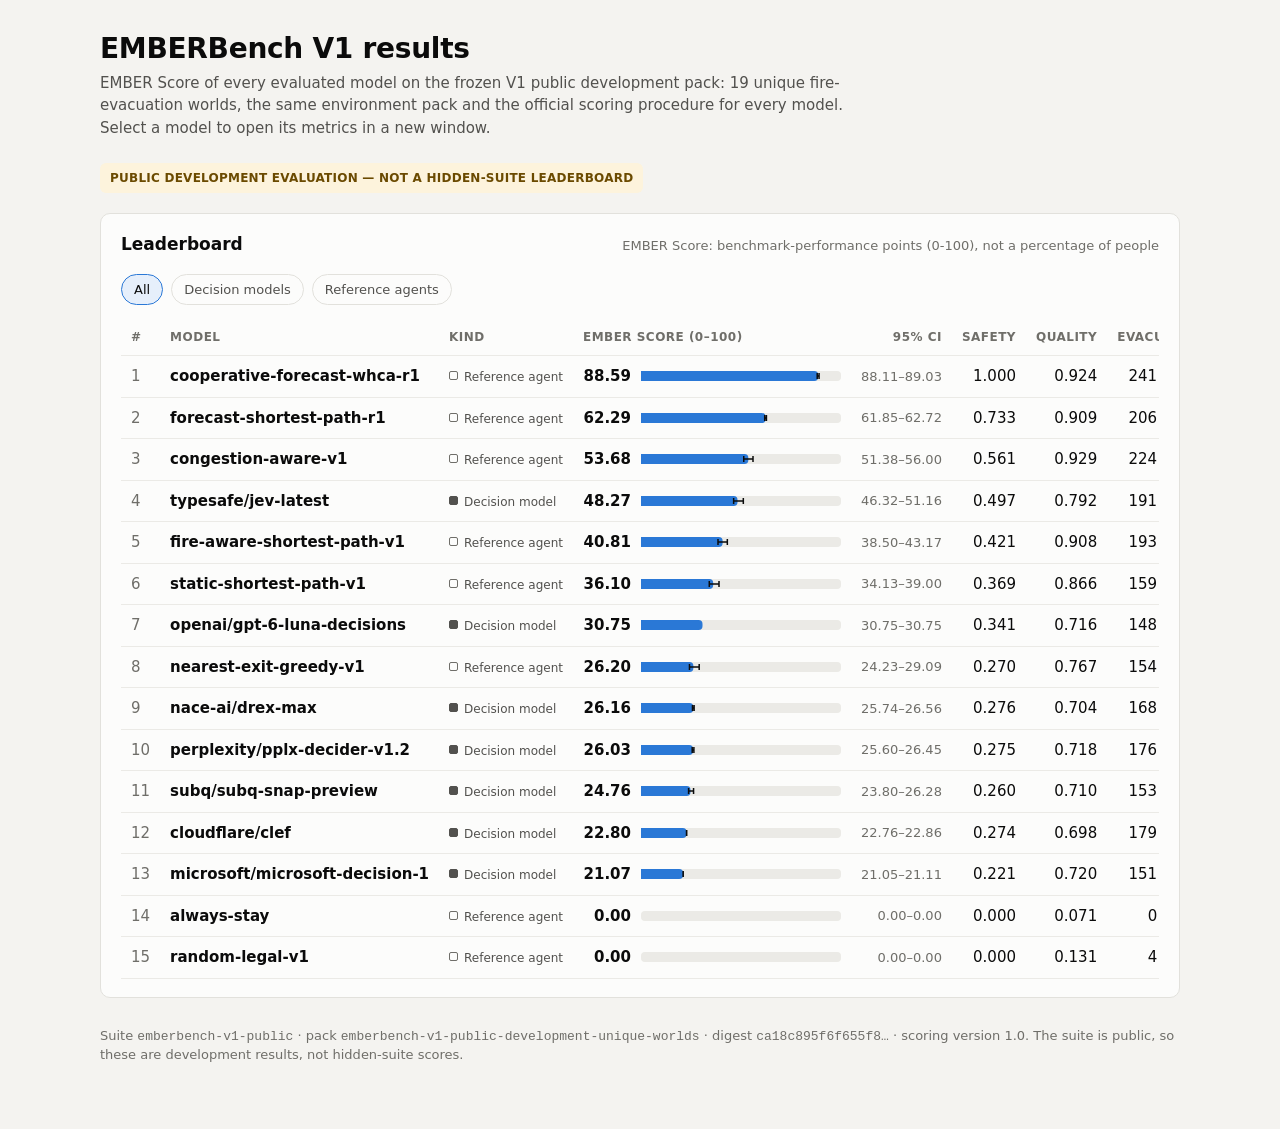
==== docs/site/index.html @ 42f1fe33 "Add a remote-model runner and a public results website Remote-model runner (tools/experiments/remote" ====
<!doctype html>
<html lang="en">
<head>
  <meta charset="utf-8">
  <meta name="viewport" content="width=device-width, initial-scale=1">
  <title>EMBERBench V1 — Results</title>
  <meta name="description" content="EMBER Scores of decision models and reference agents on the EMBERBench V1 public development pack.">
  <link rel="stylesheet" href="style.css">
</head>
<body>
<main>
  <h1>EMBERBench V1 results</h1>
  <p class="sub">EMBER Score of every evaluated model on the frozen V1 public development pack: 19 unique fire-evacuation
    worlds, the same environment pack and the official scoring procedure for every model. Select a model to open its
    metrics in a new window.</p>
  <div class="banner" id="label"></div>

  <section class="card">
    <div class="card-head">
      <h2>Leaderboard</h2>
      <span class="muted" id="unit"></span>
    </div>
    <div class="filters" role="group" aria-label="Filter models">
      <button class="chip" data-kind="all" aria-pressed="true">All</button>
      <button class="chip" data-kind="Decision model" aria-pressed="false">Decision models</button>
      <button class="chip" data-kind="Reference agent" aria-pressed="false">Reference agents</button>
    </div>
    <div class="table-wrap"><table>
      <thead>
        <tr>
          <th class="rank">#</th>
          <th>Model</th>
          <th>Kind</th>
          <th class="score-cell">EMBER Score (0–100)</th>
          <th class="num">95% CI</th>
          <th class="num">Safety</th>
          <th class="num">Quality</th>
          <th class="num">Evacuated</th>
          <th class="num">Avoidable deaths</th>
        </tr>
      </thead>
      <tbody id="rows"><tr><td colspan="9" class="muted">Loading results…</td></tr></tbody>
    </table></div>
  </section>

  <footer class="muted" id="footer"></footer>
</main>
<script type="module" src="index.js"></script>
</body>
</html>
---- docs/site/style.css ----
:root {
  color-scheme: light;
  --surface-0: #f4f3f0;
  --surface-1: #fcfcfb;
  --border: #e2e1dc;
  --grid: #ebeae6;
  --text-primary: #0b0b0b;
  --text-secondary: #52514e;
  --text-muted: #6f6e69;
  --series-1: #2a78d6;
  --series-2: #eb6834;
  --series-3: #1baf7a;
  --track: #ebeae6;
  --accent-soft: #e6effb;
  --warn-bg: #fdf3dc;
  --warn-text: #6b4a00;
}

@media (prefers-color-scheme: dark) {
  :root {
    color-scheme: dark;
    --surface-0: #121211;
    --surface-1: #1a1a19;
    --border: #2e2e2c;
    --grid: #2a2a28;
    --text-primary: #f0efec;
    --text-secondary: #c3c2b7;
    --text-muted: #9a998f;
    --series-1: #3987e5;
    --series-2: #d95926;
    --series-3: #199e70;
    --track: #2a2a28;
    --accent-soft: #1c2a3d;
    --warn-bg: #2f2612;
    --warn-text: #f3d48a;
  }
}

* { box-sizing: border-box; }

body {
  margin: 0;
  background: var(--surface-0);
  color: var(--text-primary);
  font: 15px/1.5 system-ui, -apple-system, "Segoe UI", Roboto, sans-serif;
}

main { max-width: 1120px; margin: 0 auto; padding: 32px 20px 64px; }

h1 { font-size: 28px; line-height: 1.2; margin: 0 0 6px; letter-spacing: -0.01em; }
h2 { font-size: 17px; margin: 0 0 4px; }
p { margin: 0 0 12px; }
a { color: var(--series-1); }
code { font: 13px ui-monospace, "Cascadia Code", Consolas, monospace; }

.sub { color: var(--text-secondary); max-width: 760px; }
.muted { color: var(--text-muted); font-size: 13px; }

.banner {
  display: inline-block;
  margin: 12px 0 20px;
  padding: 6px 10px;
  border-radius: 6px;
  background: var(--warn-bg);
  color: var(--warn-text);
  font-size: 12px;
  font-weight: 600;
  letter-spacing: 0.02em;
}

.card {
  background: var(--surface-1);
  border: 1px solid var(--border);
  border-radius: 10px;
  padding: 18px 20px;
  margin-bottom: 18px;
}

.card-head { display: flex; justify-content: space-between; align-items: baseline; gap: 12px; flex-wrap: wrap; margin-bottom: 12px; }

/* filters */
.filters { display: flex; gap: 8px; margin-bottom: 14px; flex-wrap: wrap; }
.chip {
  border: 1px solid var(--border);
  background: var(--surface-1);
  color: var(--text-secondary);
  border-radius: 999px;
  padding: 5px 12px;
  font: inherit;
  font-size: 13px;
  cursor: pointer;
}
.chip[aria-pressed="true"] { background: var(--accent-soft); color: var(--text-primary); border-color: var(--series-1); }

/* leaderboard */
table { width: 100%; border-collapse: collapse; }
th, td { text-align: left; padding: 9px 10px; border-bottom: 1px solid var(--grid); vertical-align: middle; }
th { white-space: nowrap; font-size: 12px; font-weight: 600; color: var(--text-muted); text-transform: uppercase; letter-spacing: 0.04em; }
td.num, th.num { text-align: right; font-variant-numeric: tabular-nums; white-space: nowrap; }
tbody tr.row { cursor: pointer; }
tbody tr.row:hover, tbody tr.row:focus-within { background: var(--accent-soft); }
.rank { color: var(--text-muted); width: 36px; }
.model-link { color: var(--text-primary); font-weight: 600; text-decoration: none; white-space: nowrap; }
.model-link:hover { text-decoration: underline; }
.kind { font-size: 12px; color: var(--text-secondary); white-space: nowrap; }
.kind::before { content: ""; display: inline-block; width: 7px; height: 7px; border-radius: 2px; margin-right: 6px; border: 1.5px solid var(--text-muted); vertical-align: 1px; }
.kind.decision::before { background: var(--text-secondary); border-color: var(--text-secondary); }
.score-cell { width: 30%; min-width: 180px; }
.score-wrap { display: flex; align-items: center; gap: 10px; }
.score-wrap svg { flex: 1; height: 18px; }
.score-val { font-weight: 600; font-variant-numeric: tabular-nums; width: 48px; text-align: right; }

/* model page */
.tiles { display: grid; grid-template-columns: repeat(auto-fill, minmax(160px, 1fr)); gap: 12px; margin-bottom: 18px; }
.tile { background: var(--surface-1); border: 1px solid var(--border); border-radius: 10px; padding: 14px 16px; }
.tile .label { font-size: 12px; color: var(--text-muted); text-transform: uppercase; letter-spacing: 0.04em; }
.tile .value { font-size: 26px; font-weight: 650; font-variant-numeric: tabular-nums; line-height: 1.25; }
.tile .note { font-size: 12px; color: var(--text-secondary); }
.tile.hero .value { font-size: 34px; }

.grid2 { display: grid; grid-template-columns: 1fr 1fr; gap: 18px; }
.grid2 .card { margin-bottom: 0; }
@media (max-width: 860px) { .grid2 { grid-template-columns: 1fr; } }
.stack { display: grid; gap: 18px; margin-bottom: 18px; }

.chart svg { display: block; width: 100%; height: auto; overflow: visible; }
.chart text { fill: var(--text-secondary); font-size: 12px; font-family: inherit; }
.chart text.value { fill: var(--text-primary); font-variant-numeric: tabular-nums; }
.chart .gridline { stroke: var(--grid); stroke-width: 1; }
.track { fill: var(--track); }
.bar { fill: var(--series-1); }
.chart .hit { fill: transparent; }
.chart .hit:hover + .bar, .chart g.mark:hover .bar { opacity: 0.8; }

.legend { display: flex; gap: 16px; flex-wrap: wrap; margin-top: 10px; font-size: 13px; color: var(--text-secondary); }
.legend span::before { content: ""; display: inline-block; width: 10px; height: 10px; border-radius: 3px; margin-right: 6px; vertical-align: -1px; background: var(--c); }

details { margin-top: 10px; }
summary { cursor: pointer; font-size: 13px; color: var(--text-muted); }
details table { margin-top: 8px; font-size: 13px; }
details td, details th { padding: 5px 8px; }

#tip {
  position: fixed;
  pointer-events: none;
  z-index: 10;
  background: var(--text-primary);
  color: var(--surface-1);
  font-size: 12px;
  line-height: 1.4;
  padding: 6px 9px;
  border-radius: 6px;
  max-width: 280px;
  opacity: 0;
  transition: opacity 80ms;
}
#tip.on { opacity: 1; }

footer { margin-top: 28px; }

.table-wrap { overflow-x: auto; }
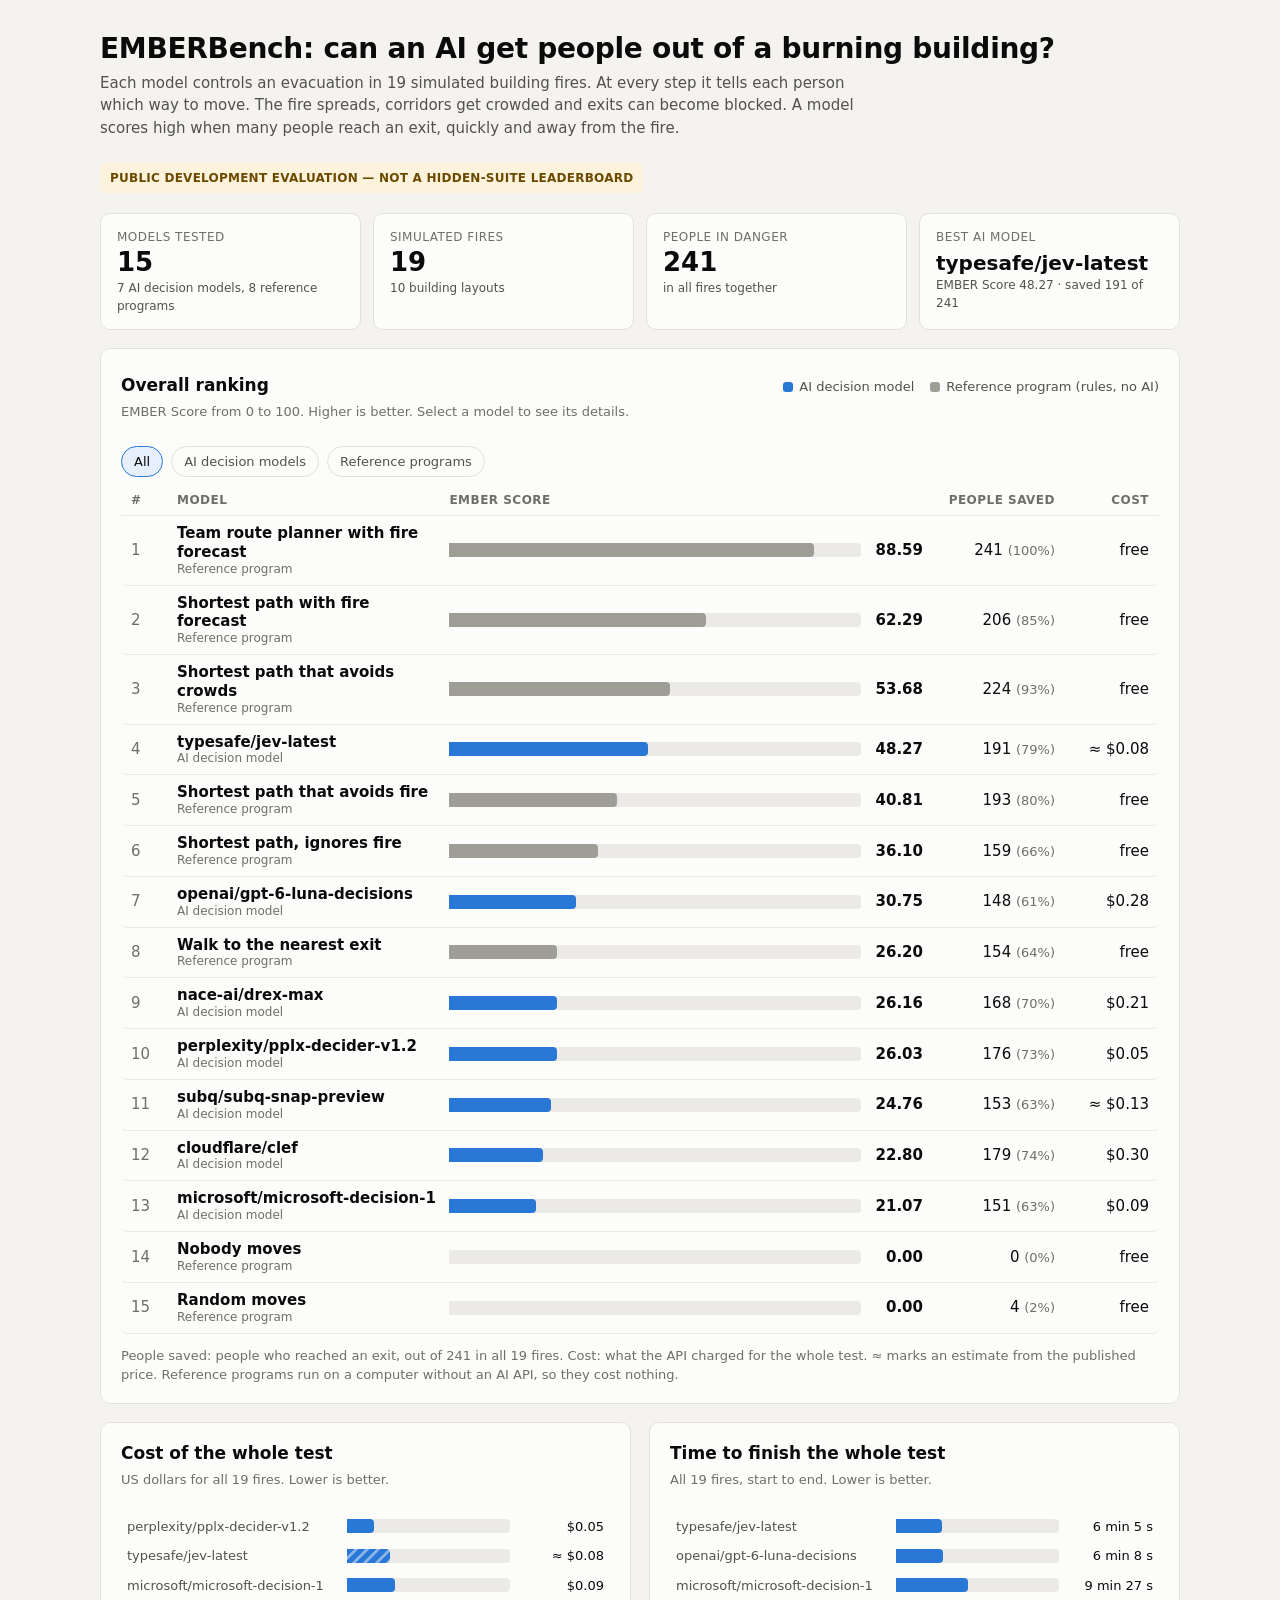
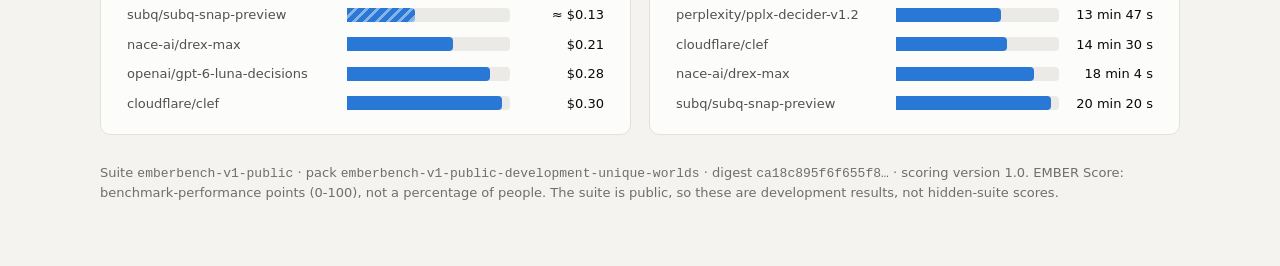
==== commit b43a09ef: "Make the results site plain-language, with cost, time and comparisons - Front page: the overall rank" ====
--- a/docs/site/index.html
+++ b/docs/site/index.html
@@ -4,44 +4,54 @@
   <meta charset="utf-8">
   <meta name="viewport" content="width=device-width, initial-scale=1">
   <title>EMBERBench V1 — Results</title>
-  <meta name="description" content="EMBER Scores of decision models and reference agents on the EMBERBench V1 public development pack.">
+  <meta name="description" content="How well AI decision models guide people out of a building fire: EMBERBench V1 results, cost and speed.">
   <link rel="stylesheet" href="style.css">
 </head>
 <body>
 <main>
-  <h1>EMBERBench V1 results</h1>
-  <p class="sub">EMBER Score of every evaluated model on the frozen V1 public development pack: 19 unique fire-evacuation
-    worlds, the same environment pack and the official scoring procedure for every model. Select a model to open its
-    metrics in a new window.</p>
+  <h1>EMBERBench: can an AI get people out of a burning building?</h1>
+  <p class="sub">Each model controls an evacuation in 19 simulated building fires. At every step it tells each person
+    which way to move. The fire spreads, corridors get crowded and exits can become blocked. A model scores high when
+    many people reach an exit, quickly and away from the fire.</p>
   <div class="banner" id="label"></div>
+
+  <div class="tiles" id="facts"></div>
 
   <section class="card">
     <div class="card-head">
-      <h2>Leaderboard</h2>
-      <span class="muted" id="unit"></span>
+      <div>
+        <h2>Overall ranking</h2>
+        <p class="muted">EMBER Score from 0 to 100. Higher is better. Select a model to see its details.</p>
+      </div>
+      <div class="legend">
+        <span style="--c:var(--series-1)">AI decision model</span>
+        <span style="--c:var(--ref-bar)">Reference program (rules, no AI)</span>
+      </div>
     </div>
     <div class="filters" role="group" aria-label="Filter models">
       <button class="chip" data-kind="all" aria-pressed="true">All</button>
-      <button class="chip" data-kind="Decision model" aria-pressed="false">Decision models</button>
-      <button class="chip" data-kind="Reference agent" aria-pressed="false">Reference agents</button>
+      <button class="chip" data-kind="Decision model" aria-pressed="false">AI decision models</button>
+      <button class="chip" data-kind="Reference agent" aria-pressed="false">Reference programs</button>
     </div>
-    <div class="table-wrap"><table>
-      <thead>
-        <tr>
-          <th class="rank">#</th>
-          <th>Model</th>
-          <th>Kind</th>
-          <th class="score-cell">EMBER Score (0–100)</th>
-          <th class="num">95% CI</th>
-          <th class="num">Safety</th>
-          <th class="num">Quality</th>
-          <th class="num">Evacuated</th>
-          <th class="num">Avoidable deaths</th>
-        </tr>
-      </thead>
-      <tbody id="rows"><tr><td colspan="9" class="muted">Loading results…</td></tr></tbody>
-    </table></div>
+    <div class="rank-head" aria-hidden="true">
+      <span>#</span><span>Model</span><span>EMBER Score</span><span class="num">People saved</span><span class="num">Cost</span>
+    </div>
+    <div id="ranking" class="ranking"><p class="muted">Loading results…</p></div>
+    <p class="muted foot-note">People saved: people who reached an exit, out of 241 in all 19 fires. Cost: what the
+      API charged for the whole test. ≈ marks an estimate from the published price. Reference programs run on a
+      computer without an AI API, so they cost nothing.</p>
   </section>
+
+  <div class="grid2">
+    <section class="card">
+      <div class="card-head"><div><h2>Cost of the whole test</h2><p class="muted">US dollars for all 19 fires. Lower is better.</p></div></div>
+      <div id="cost"></div>
+    </section>
+    <section class="card">
+      <div class="card-head"><div><h2>Time to finish the whole test</h2><p class="muted">All 19 fires, start to end. Lower is better.</p></div></div>
+      <div id="time"></div>
+    </section>
+  </div>
 
   <footer class="muted" id="footer"></footer>
 </main>
--- a/docs/site/style.css
+++ b/docs/site/style.css
@@ -11,6 +11,8 @@
   --series-2: #eb6834;
   --series-3: #1baf7a;
   --track: #ebeae6;
+  --ref-bar: #9e9d96;
+  --dim-bar: #cfcec8;
   --accent-soft: #e6effb;
   --warn-bg: #fdf3dc;
   --warn-text: #6b4a00;
@@ -30,6 +32,8 @@
     --series-2: #d95926;
     --series-3: #199e70;
     --track: #2a2a28;
+    --ref-bar: #75746d;
+    --dim-bar: #464642;
     --accent-soft: #1c2a3d;
     --warn-bg: #2f2612;
     --warn-text: #f3d48a;
@@ -92,23 +96,49 @@
 }
 .chip[aria-pressed="true"] { background: var(--accent-soft); color: var(--text-primary); border-color: var(--series-1); }
 
-/* leaderboard */
+/* tables (table views and technical details) */
 table { width: 100%; border-collapse: collapse; }
-th, td { text-align: left; padding: 9px 10px; border-bottom: 1px solid var(--grid); vertical-align: middle; }
+th, td { text-align: left; padding: 7px 10px; border-bottom: 1px solid var(--grid); vertical-align: middle; }
 th { white-space: nowrap; font-size: 12px; font-weight: 600; color: var(--text-muted); text-transform: uppercase; letter-spacing: 0.04em; }
-td.num, th.num { text-align: right; font-variant-numeric: tabular-nums; white-space: nowrap; }
-tbody tr.row { cursor: pointer; }
-tbody tr.row:hover, tbody tr.row:focus-within { background: var(--accent-soft); }
-.rank { color: var(--text-muted); width: 36px; }
-.model-link { color: var(--text-primary); font-weight: 600; text-decoration: none; white-space: nowrap; }
-.model-link:hover { text-decoration: underline; }
-.kind { font-size: 12px; color: var(--text-secondary); white-space: nowrap; }
-.kind::before { content: ""; display: inline-block; width: 7px; height: 7px; border-radius: 2px; margin-right: 6px; border: 1.5px solid var(--text-muted); vertical-align: 1px; }
-.kind.decision::before { background: var(--text-secondary); border-color: var(--text-secondary); }
-.score-cell { width: 30%; min-width: 180px; }
-.score-wrap { display: flex; align-items: center; gap: 10px; }
-.score-wrap svg { flex: 1; height: 18px; }
-.score-val { font-weight: 600; font-variant-numeric: tabular-nums; width: 48px; text-align: right; }
+td.num, th.num { text-align: right; font-variant-numeric: tabular-nums; }
+
+/* ranking chart (front page) */
+.rank-head, .rrow { display: grid; grid-template-columns: 34px minmax(180px, 1.1fr) minmax(200px, 2fr) 120px 82px; gap: 12px; align-items: center; }
+.rank-head { padding: 0 10px 6px; font-size: 12px; font-weight: 600; color: var(--text-muted); text-transform: uppercase; letter-spacing: 0.04em; border-bottom: 1px solid var(--grid); }
+.rank-head .num, .rrow .num { text-align: right; font-variant-numeric: tabular-nums; white-space: nowrap; }
+.rrow { padding: 8px 10px; border-bottom: 1px solid var(--grid); color: var(--text-primary); text-decoration: none; border-radius: 6px; }
+.rrow:hover, .rrow:focus-visible { background: var(--accent-soft); outline: none; }
+.rnum { color: var(--text-muted); font-variant-numeric: tabular-nums; }
+.rname { font-weight: 600; line-height: 1.25; }
+.rkind { display: block; font-size: 12px; font-weight: 400; color: var(--text-muted); }
+.rscore { display: grid; grid-template-columns: 1fr 52px; gap: 10px; align-items: center; }
+.rscore b { text-align: right; font-variant-numeric: tabular-nums; }
+.rrow.ref .bbar { background: var(--ref-bar); }
+.foot-note { margin: 12px 0 0; }
+@media (max-width: 760px) {
+  .rank-head { display: none; }
+  .rrow { grid-template-columns: 28px 1fr auto; }
+  .rscore { grid-column: 2 / 4; }
+  .rrow > .num { grid-column: 2; text-align: left; }
+  .rrow > .num:last-child { grid-column: 3; text-align: right; }
+}
+
+/* bar charts */
+.bchart { display: grid; gap: 4px; }
+.brow { display: grid; grid-template-columns: minmax(120px, 210px) 1fr 84px; gap: 10px; align-items: center; padding: 3px 6px; border-radius: 6px; font-size: 13px; }
+.brow:hover, .brow:focus-visible { background: var(--accent-soft); outline: none; }
+.brow.click { cursor: pointer; }
+.blabel { color: var(--text-secondary); overflow: hidden; text-overflow: ellipsis; white-space: nowrap; }
+.bnote { color: var(--text-muted); font-size: 12px; }
+.bval { text-align: right; font-variant-numeric: tabular-nums; color: var(--text-primary); white-space: nowrap; }
+.btrack { position: relative; display: block; height: 14px; background: var(--track); border-radius: 0 4px 4px 0; }
+.bbar { display: block; height: 100%; background: var(--series-1); border-radius: 0 4px 4px 0; }
+.bbar.est { background: repeating-linear-gradient(135deg, var(--series-1) 0 5px, color-mix(in srgb, var(--series-1) 55%, var(--surface-1)) 5px 8px); }
+.brow.dim .bbar { background: var(--dim-bar); }
+.brow.dim .bbar.est { background: repeating-linear-gradient(135deg, var(--dim-bar) 0 5px, var(--track) 5px 8px); }
+.brow.hl .blabel, .brow.hl .bval { color: var(--text-primary); font-weight: 650; }
+.brow.hl { background: var(--accent-soft); }
+.bmark { position: absolute; top: -3px; bottom: -3px; width: 2px; margin-left: -1px; background: var(--text-secondary); border-radius: 1px; }
 
 /* model page */
 .tiles { display: grid; grid-template-columns: repeat(auto-fill, minmax(160px, 1fr)); gap: 12px; margin-bottom: 18px; }
@@ -123,14 +153,21 @@
 @media (max-width: 860px) { .grid2 { grid-template-columns: 1fr; } }
 .stack { display: grid; gap: 18px; margin-bottom: 18px; }
 
-.chart svg { display: block; width: 100%; height: auto; overflow: visible; }
-.chart text { fill: var(--text-secondary); font-size: 12px; font-family: inherit; }
-.chart text.value { fill: var(--text-primary); font-variant-numeric: tabular-nums; }
-.chart .gridline { stroke: var(--grid); stroke-width: 1; }
-.track { fill: var(--track); }
-.bar { fill: var(--series-1); }
-.chart .hit { fill: transparent; }
-.chart .hit:hover + .bar, .chart g.mark:hover .bar { opacity: 0.8; }
+.chart svg { display: block; width: 100%; height: 28px; }
+
+/* model page header */
+.badges { display: flex; gap: 8px; flex-wrap: wrap; margin: 4px 0 14px; }
+.badge { font-size: 12px; padding: 3px 9px; border-radius: 999px; border: 1px solid var(--border); background: var(--surface-1); color: var(--text-secondary); }
+.badge.ai { border-color: var(--series-1); color: var(--text-primary); background: var(--accent-soft); }
+.verdict { font-size: 17px; max-width: 820px; margin-bottom: 18px; }
+.tile.key { border-color: var(--series-1); background: var(--accent-soft); }
+.hero-tiles .tile .value { font-size: 24px; }
+.place { font-size: 12px; font-weight: 600; padding: 3px 9px; border-radius: 999px; background: var(--accent-soft); color: var(--text-primary); white-space: nowrap; }
+h2.section { font-size: 20px; margin: 30px 0 2px; }
+.section-sub { margin-bottom: 12px; }
+.grid2 { margin-bottom: 18px; }
+details.tech > summary { font-size: 14px; color: var(--text-primary); }
+details.tech details { margin-top: 14px; }
 
 .legend { display: flex; gap: 16px; flex-wrap: wrap; margin-top: 10px; font-size: 13px; color: var(--text-secondary); }
 .legend span::before { content: ""; display: inline-block; width: 10px; height: 10px; border-radius: 3px; margin-right: 6px; vertical-align: -1px; background: var(--c); }
@@ -159,3 +196,8 @@
 footer { margin-top: 28px; }
 
 .table-wrap { overflow-x: auto; }
+
+/* front page facts */
+#facts { grid-template-columns: repeat(4, minmax(0, 1fr)); }
+#facts .tile:last-child .value { font-size: 20px; line-height: 1.3; padding-top: 4px; }
+@media (max-width: 760px) { #facts { grid-template-columns: repeat(2, minmax(0, 1fr)); } }
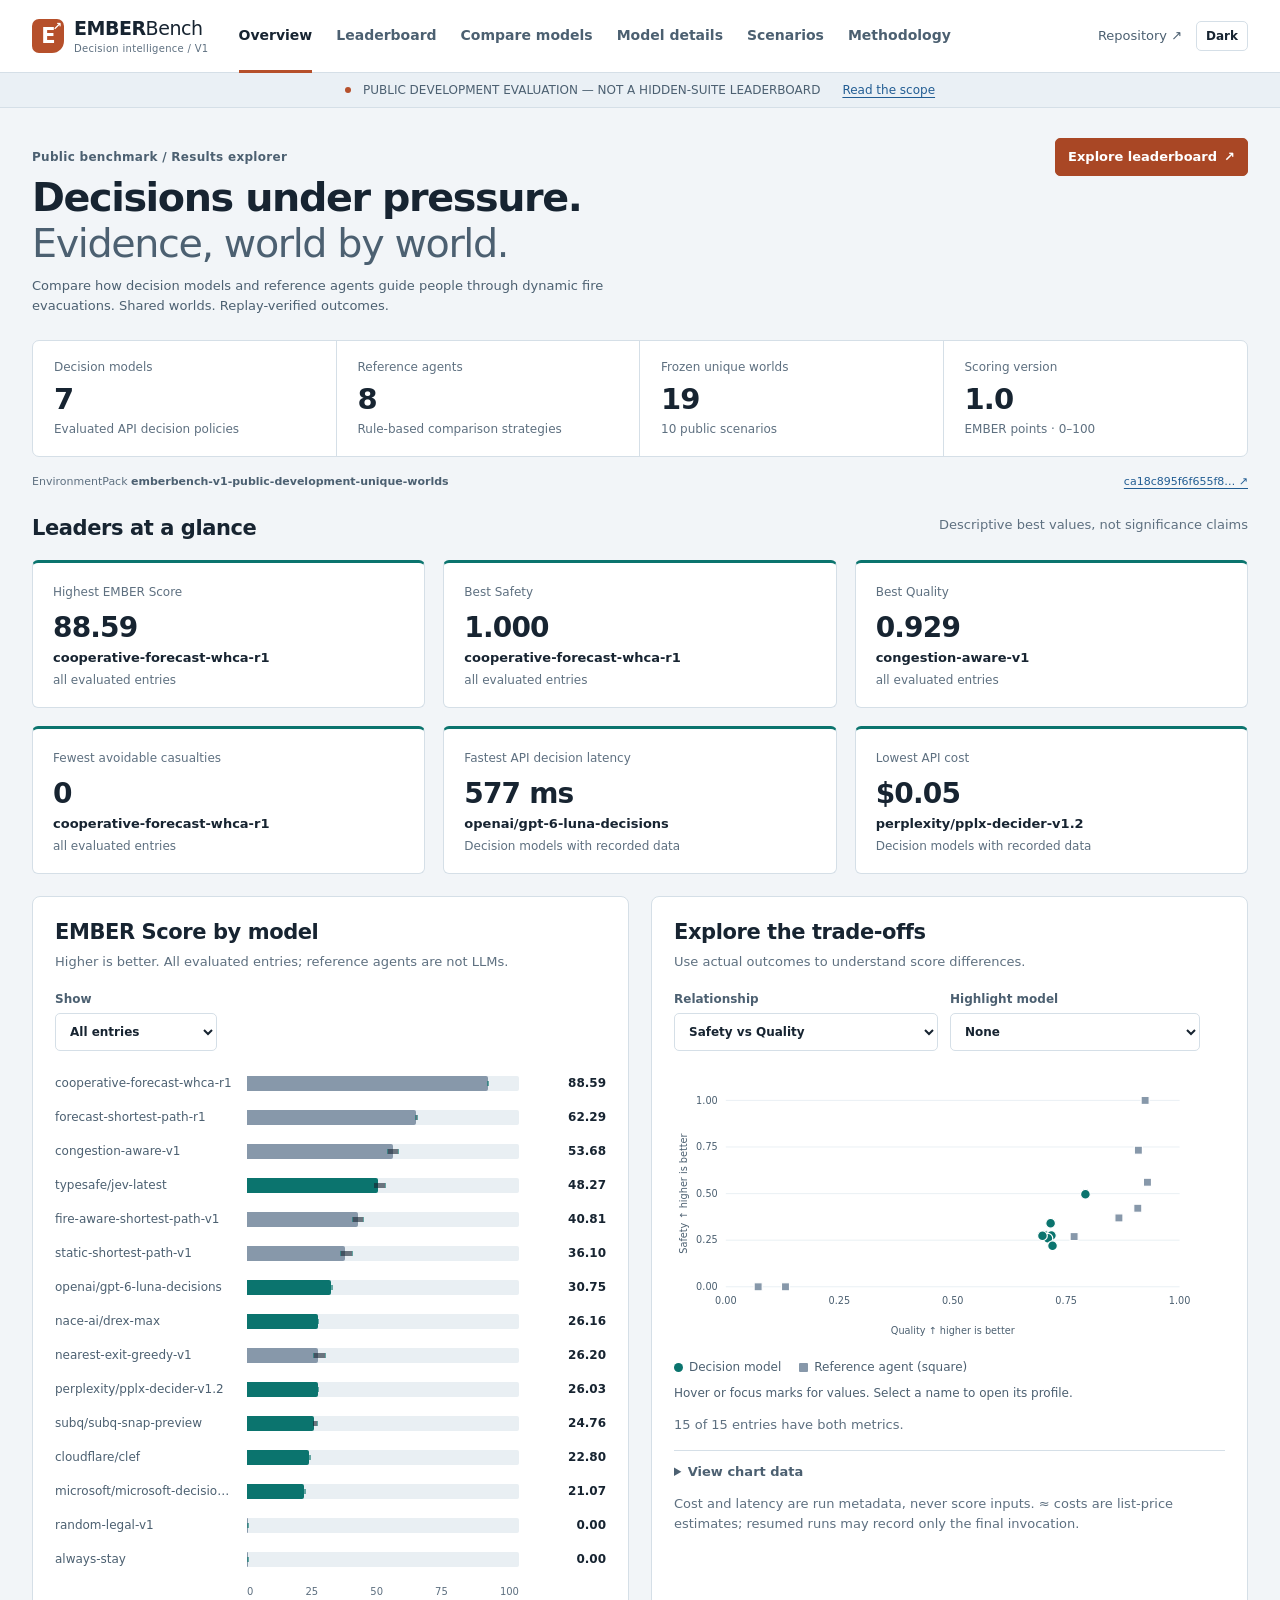
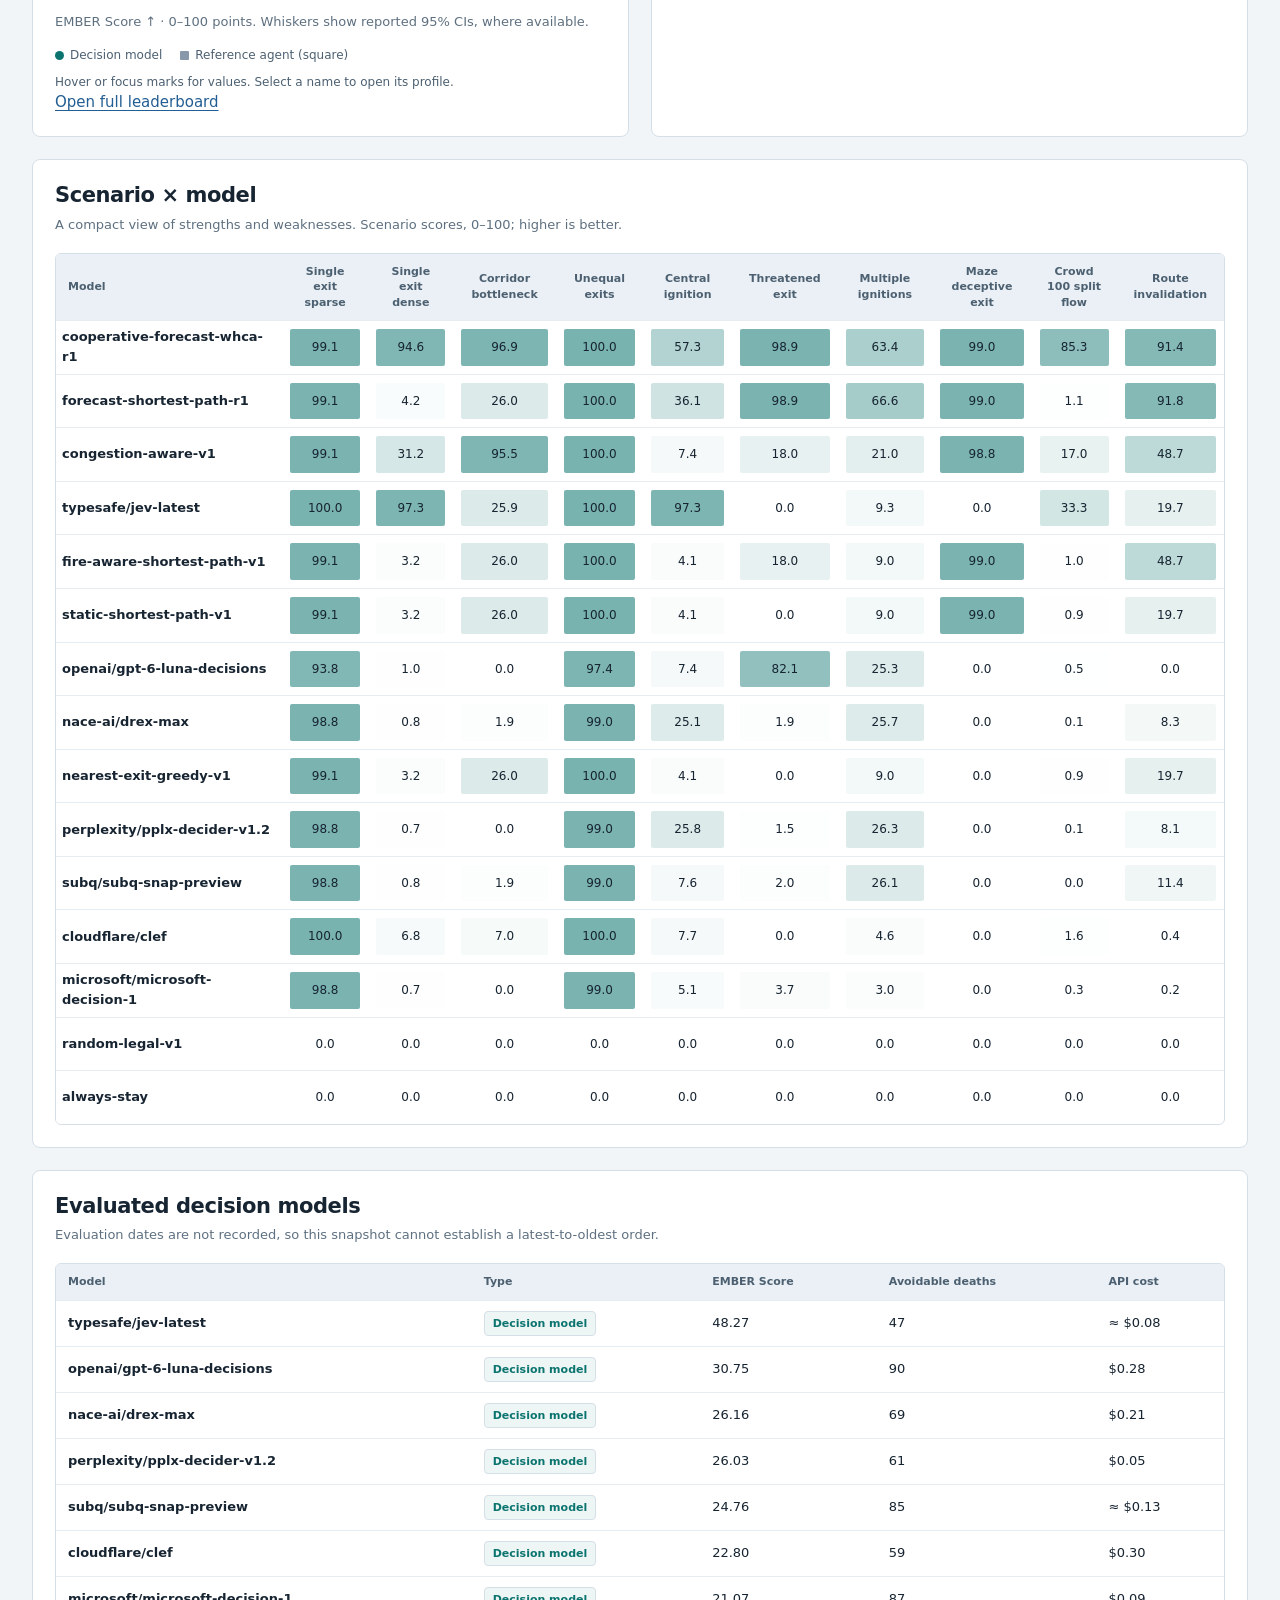
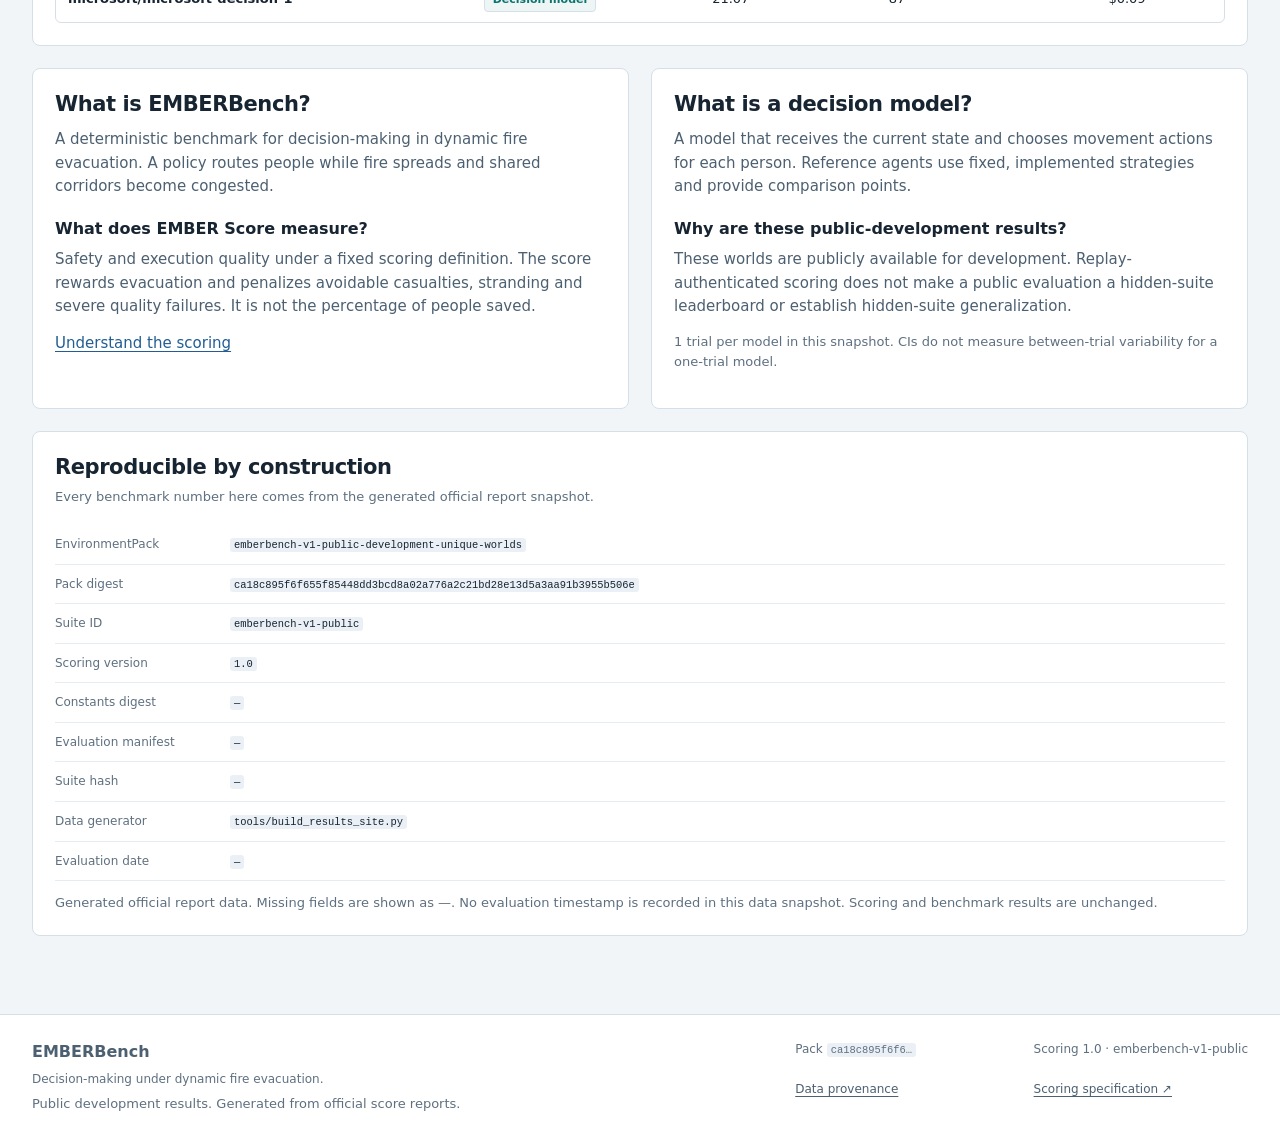
==== commit 366ea435: "feat: build a public benchmark analytics portal" ====
--- a/docs/site/index.html
+++ b/docs/site/index.html
@@ -1,60 +1,26 @@
 <!doctype html>
 <html lang="en">
-<head>
-  <meta charset="utf-8">
-  <meta name="viewport" content="width=device-width, initial-scale=1">
-  <title>EMBERBench V1 — Results</title>
-  <meta name="description" content="How well AI decision models guide people out of a building fire: EMBERBench V1 results, cost and speed.">
-  <link rel="stylesheet" href="style.css">
-</head>
-<body>
-<main>
-  <h1>EMBERBench: can an AI get people out of a burning building?</h1>
-  <p class="sub">Each model controls an evacuation in 19 simulated building fires. At every step it tells each person
-    which way to move. The fire spreads, corridors get crowded and exits can become blocked. A model scores high when
-    many people reach an exit, quickly and away from the fire.</p>
-  <div class="banner" id="label"></div>
-
-  <div class="tiles" id="facts"></div>
-
-  <section class="card">
-    <div class="card-head">
-      <div>
-        <h2>Overall ranking</h2>
-        <p class="muted">EMBER Score from 0 to 100. Higher is better. Select a model to see its details.</p>
-      </div>
-      <div class="legend">
-        <span style="--c:var(--series-1)">AI decision model</span>
-        <span style="--c:var(--ref-bar)">Reference program (rules, no AI)</span>
-      </div>
-    </div>
-    <div class="filters" role="group" aria-label="Filter models">
-      <button class="chip" data-kind="all" aria-pressed="true">All</button>
-      <button class="chip" data-kind="Decision model" aria-pressed="false">AI decision models</button>
-      <button class="chip" data-kind="Reference agent" aria-pressed="false">Reference programs</button>
-    </div>
-    <div class="rank-head" aria-hidden="true">
-      <span>#</span><span>Model</span><span>EMBER Score</span><span class="num">People saved</span><span class="num">Cost</span>
-    </div>
-    <div id="ranking" class="ranking"><p class="muted">Loading results…</p></div>
-    <p class="muted foot-note">People saved: people who reached an exit, out of 241 in all 19 fires. Cost: what the
-      API charged for the whole test. ≈ marks an estimate from the published price. Reference programs run on a
-      computer without an AI API, so they cost nothing.</p>
-  </section>
-
-  <div class="grid2">
-    <section class="card">
-      <div class="card-head"><div><h2>Cost of the whole test</h2><p class="muted">US dollars for all 19 fires. Lower is better.</p></div></div>
-      <div id="cost"></div>
-    </section>
-    <section class="card">
-      <div class="card-head"><div><h2>Time to finish the whole test</h2><p class="muted">All 19 fires, start to end. Lower is better.</p></div></div>
-      <div id="time"></div>
-    </section>
-  </div>
-
-  <footer class="muted" id="footer"></footer>
-</main>
-<script type="module" src="index.js"></script>
-</body>
+  <head>
+    <meta charset="utf-8" />
+    <meta name="viewport" content="width=device-width, initial-scale=1" />
+    <meta
+      name="description"
+      content="EMBERBench public development evaluation: decision models and reference agents on frozen fire evacuation worlds."
+    />
+    <title>Overview | EMBERBench</title>
+    <link rel="stylesheet" href="style.css" />
+  </head>
+  <body data-page="index">
+    <main id="main" tabindex="-1">
+      <p class="empty">Loading official public development results...</p>
+    </main>
+    <noscript
+      >This portal needs JavaScript to display generated results. Read the
+      <a
+        href="https://github.com/Aryabhatta-0/EMBERBench/blob/main/docs/scoring.md"
+        >scoring specification</a
+      >.</noscript
+    >
+    <script type="module" src="index.js"></script>
+  </body>
 </html>
--- a/docs/site/style.css
+++ b/docs/site/style.css
@@ -1,203 +1,2015 @@
+/* EMBERBench research interface: quiet surfaces and explicit data states. */
 :root {
   color-scheme: light;
-  --surface-0: #f4f3f0;
-  --surface-1: #fcfcfb;
-  --border: #e2e1dc;
-  --grid: #ebeae6;
-  --text-primary: #0b0b0b;
-  --text-secondary: #52514e;
-  --text-muted: #6f6e69;
-  --series-1: #2a78d6;
-  --series-2: #eb6834;
-  --series-3: #1baf7a;
-  --track: #ebeae6;
-  --ref-bar: #9e9d96;
-  --dim-bar: #cfcec8;
-  --accent-soft: #e6effb;
-  --warn-bg: #fdf3dc;
-  --warn-text: #6b4a00;
-}
-
-@media (prefers-color-scheme: dark) {
-  :root {
-    color-scheme: dark;
-    --surface-0: #121211;
-    --surface-1: #1a1a19;
-    --border: #2e2e2c;
-    --grid: #2a2a28;
-    --text-primary: #f0efec;
-    --text-secondary: #c3c2b7;
-    --text-muted: #9a998f;
-    --series-1: #3987e5;
-    --series-2: #d95926;
-    --series-3: #199e70;
-    --track: #2a2a28;
-    --ref-bar: #75746d;
-    --dim-bar: #464642;
-    --accent-soft: #1c2a3d;
-    --warn-bg: #2f2612;
-    --warn-text: #f3d48a;
-  }
-}
-
-* { box-sizing: border-box; }
-
+  --surface-0: #f2f5f8;
+  --surface-1: #fff;
+  --surface-2: #eaf0f5;
+  --border: #d5dfe7;
+  --grid: #e6edf2;
+  --text-primary: #172431;
+  --text-secondary: #4c6071;
+  --text-muted: #5e7080;
+  --accent: #b6502b;
+  --accent-soft: #fcf0e9;
+  --series-1: #0b746e;
+  --series-2: #b6502b;
+  --series-3: #415f8c;
+  --track: #e9eff3;
+  --ref-bar: #8798aa;
+  --dim-bar: #c2ced8;
+  --link: #225d93;
+  --focus: #236fa5;
+  --warn-bg: #fff5e7;
+  --warn-text: #76501b;
+  --shadow: 0 6px 24px #213b5310;
+  --header-height: 72px;
+}
+:root[data-theme="dark"] {
+  color-scheme: dark;
+  --surface-0: #111c27;
+  --surface-1: #182633;
+  --surface-2: #213241;
+  --border: #354a5c;
+  --grid: #2b3d4c;
+  --text-primary: #e9f0f6;
+  --text-secondary: #b9c8d5;
+  --text-muted: #a3b5c4;
+  --accent: #f09a74;
+  --accent-soft: #3b2b27;
+  --series-1: #4bc2b5;
+  --series-2: #f09a74;
+  --series-3: #92b5e7;
+  --track: #293c4b;
+  --ref-bar: #96a8bb;
+  --dim-bar: #4a6376;
+  --link: #9acaf1;
+  --focus: #8ac9f4;
+  --warn-bg: #3b3121;
+  --warn-text: #f1cf92;
+  --shadow: 0 6px 24px #00000020;
+}
+* {
+  box-sizing: border-box;
+}
+html {
+  scroll-padding-top: var(--header-offset, 92px);
+}
 body {
   margin: 0;
   background: var(--surface-0);
   color: var(--text-primary);
-  font: 15px/1.5 system-ui, -apple-system, "Segoe UI", Roboto, sans-serif;
-}
-
-main { max-width: 1120px; margin: 0 auto; padding: 32px 20px 64px; }
-
-h1 { font-size: 28px; line-height: 1.2; margin: 0 0 6px; letter-spacing: -0.01em; }
-h2 { font-size: 17px; margin: 0 0 4px; }
-p { margin: 0 0 12px; }
-a { color: var(--series-1); }
-code { font: 13px ui-monospace, "Cascadia Code", Consolas, monospace; }
-
-.sub { color: var(--text-secondary); max-width: 760px; }
-.muted { color: var(--text-muted); font-size: 13px; }
-
-.banner {
-  display: inline-block;
-  margin: 12px 0 20px;
-  padding: 6px 10px;
-  border-radius: 6px;
-  background: var(--warn-bg);
-  color: var(--warn-text);
+  font:
+    15px/1.55 "Segoe UI Variable",
+    "Segoe UI",
+    system-ui,
+    sans-serif;
+  -webkit-font-smoothing: antialiased;
+}
+button,
+input,
+select,
+textarea {
+  font: inherit;
+}
+button,
+a,
+input,
+select,
+summary {
+  -webkit-tap-highlight-color: transparent;
+}
+button,
+select,
+summary {
+  cursor: pointer;
+}
+button {
+  color: inherit;
+}
+button:disabled {
+  opacity: 0.5;
+  cursor: not-allowed;
+}
+a {
+  color: var(--link);
+  text-underline-offset: 3px;
+}
+a:hover {
+  text-decoration-thickness: 2px;
+}
+:focus-visible {
+  outline: 3px solid var(--focus);
+  outline-offset: 3px;
+}
+::selection {
+  background: var(--accent);
+  color: var(--surface-1);
+}
+h1,
+h2,
+h3,
+h4,
+p {
+  margin: 0;
+}
+h1 {
+  font-size: clamp(28px, 3vw, 39px);
+  line-height: 1.16;
+  letter-spacing: -0.035em;
+  font-weight: 700;
+}
+h2 {
+  font-size: 21px;
+  line-height: 1.3;
+  letter-spacing: -0.02em;
+  font-weight: 650;
+}
+h3 {
+  font-size: 16px;
+  line-height: 1.4;
+  font-weight: 650;
+}
+h4 {
+  font-size: 14px;
+}
+p + p {
+  margin-top: 12px;
+}
+small,
+.muted,
+.note {
+  color: var(--text-muted);
+  font-size: 13px;
+}
+.muted {
+  line-height: 1.55;
+}
+.note {
+  margin-top: 12px;
+}
+code {
+  padding: 1px 4px;
+  background: var(--surface-2);
+  border-radius: 3px;
+  font-size: 0.87em;
+  overflow-wrap: anywhere;
+}
+.container,
+main {
+  width: min(100%, 1480px);
+  margin: 0 auto;
+}
+main {
+  padding: 30px 32px 56px;
+  min-height: 65vh;
+}
+.container {
+  padding-inline: 32px;
+}
+main.container {
+  padding-top: 30px;
+  padding-bottom: 56px;
+}
+.skip-link {
+  position: fixed;
+  top: -100px;
+  left: 16px;
+  padding: 10px 16px;
+  background: var(--surface-1);
+  color: var(--text-primary);
+  z-index: 100;
+  border: 2px solid var(--focus);
+  border-radius: 5px;
+}
+.skip-link:focus {
+  top: 12px;
+}
+.site-header {
+  position: sticky;
+  top: 0;
+  z-index: 30;
+  background: var(--surface-1);
+  border-bottom: 1px solid var(--border);
+}
+.site-header > .container,
+.site-header .header-inner {
+  min-height: var(--header-height);
+  display: flex;
+  align-items: center;
+  gap: 32px;
+}
+.brand {
+  display: inline-flex;
+  align-items: center;
+  gap: 10px;
+  text-decoration: none;
+  color: var(--text-primary);
+  flex-shrink: 0;
+  font-size: 19px;
+  font-weight: 750;
+  letter-spacing: -0.025em;
+  line-height: 1.25;
+}
+.brand-mark {
+  width: 32px;
+  height: 34px;
+  display: inline-grid;
+  place-items: center;
+  border-radius: 7px 7px 12px 7px;
+  background: var(--accent);
+  color: #fff;
+  font-size: 21px;
+  font-weight: 800;
+  letter-spacing: -0.05em;
+}
+.brand-sub {
+  display: block;
+  margin-top: 2px;
+  color: var(--text-muted);
+  font-size: 10px;
+  font-weight: 500;
+  letter-spacing: 0.03em;
+}
+.site-nav {
+  display: flex;
+  align-self: stretch;
+  align-items: stretch;
+  gap: 24px;
+}
+.site-header .nav-toggle {
+  display: none;
+}
+.site-nav a {
+  display: inline-flex;
+  align-items: center;
+  position: relative;
+  color: var(--text-secondary);
+  text-decoration: none;
+  font-size: 14px;
+  font-weight: 550;
+  padding: 5px 0;
+}
+.site-nav a.active {
+  color: var(--text-primary);
+  font-weight: 650;
+}
+.site-nav a.active::after {
+  content: "";
+  position: absolute;
+  height: 3px;
+  left: 0;
+  right: 0;
+  bottom: -1px;
+  background: var(--accent);
+}
+.site-nav a:hover {
+  color: var(--accent);
+}
+.header-actions {
+  display: flex;
+  align-items: center;
+  gap: 14px;
+  margin-left: auto;
+  font-size: 13px;
+  white-space: nowrap;
+}
+.header-actions > a {
+  color: var(--text-secondary);
+  text-decoration: none;
+}
+.theme-toggle,
+.nav-toggle {
+  background: transparent;
+  border: 1px solid var(--border);
+  border-radius: 5px;
+  min-height: 34px;
+  min-width: 36px;
+  padding: 4px 8px;
+  color: var(--text-secondary);
+}
+.nav-toggle {
+  display: none;
+}
+.status-banner {
+  border-bottom: 1px solid var(--border);
+  background: var(--surface-2);
+  color: var(--text-secondary);
   font-size: 12px;
-  font-weight: 600;
-  letter-spacing: 0.02em;
-}
-
-.card {
+  padding: 8px 32px;
+  line-height: 1.5;
+}
+.status-banner strong {
+  color: var(--accent);
+  font-weight: 650;
+}
+.status-banner .container {
+  padding: 0;
+}
+.site-footer {
+  border-top: 1px solid var(--border);
+  color: var(--text-muted);
+  background: var(--surface-1);
+  font-size: 12px;
+}
+.site-footer .container {
+  display: flex;
+  justify-content: space-between;
+  gap: 20px;
+  flex-wrap: wrap;
+  padding-block: 22px;
+}
+.site-footer a {
+  color: var(--text-secondary);
+}
+.page-head {
+  display: flex;
+  align-items: flex-start;
+  justify-content: space-between;
+  gap: 24px;
+  margin: 0 0 24px;
+}
+.page-head p {
+  max-width: 78ch;
+  margin-top: 10px;
+  color: var(--text-secondary);
+}
+.eyebrow {
+  margin: 0 0 7px;
+  color: var(--accent);
+  font-size: 12px;
+  font-weight: 650;
+  letter-spacing: 0.025em;
+}
+.panel {
   background: var(--surface-1);
   border: 1px solid var(--border);
-  border-radius: 10px;
-  padding: 18px 20px;
+  border-radius: 8px;
+  padding: 22px;
+  margin-bottom: 22px;
+  min-width: 0;
+}
+.section-head {
+  display: flex;
+  align-items: flex-start;
+  justify-content: space-between;
+  gap: 16px;
+  flex-wrap: wrap;
   margin-bottom: 18px;
 }
-
-.card-head { display: flex; justify-content: space-between; align-items: baseline; gap: 12px; flex-wrap: wrap; margin-bottom: 12px; }
-
-/* filters */
-.filters { display: flex; gap: 8px; margin-bottom: 14px; flex-wrap: wrap; }
-.chip {
+.section-head p {
+  margin-top: 5px;
+  max-width: 85ch;
+}
+.grid2,
+.grid3 {
+  display: grid;
+  grid-template-columns: repeat(2, minmax(0, 1fr));
+  gap: 22px;
+  margin-bottom: 22px;
+}
+.grid3 {
+  grid-template-columns: repeat(3, minmax(0, 1fr));
+}
+.grid2 > .panel,
+.grid3 > .panel {
+  margin-bottom: 0;
+}
+.metrics {
+  display: grid;
+  grid-template-columns: repeat(4, minmax(0, 1fr));
   border: 1px solid var(--border);
   background: var(--surface-1);
+  border-radius: 7px;
+  margin: 0 0 22px;
+}
+.metric {
+  padding: 17px 21px;
+  min-width: 0;
+  border-right: 1px solid var(--border);
+}
+.metric:last-child {
+  border-right: 0;
+}
+.metric > span:first-child,
+.metric > .label {
+  display: block;
+  font-size: 12px;
+  color: var(--text-muted);
+}
+.metric-value {
+  display: block;
+  margin-top: 5px;
+  font-size: 29px;
+  line-height: 1.2;
+  font-weight: 650;
+  letter-spacing: -0.03em;
+  font-variant-numeric: tabular-nums;
+}
+.metric-note {
+  display: block;
+  color: var(--text-muted);
+  font-size: 12px;
+  margin-top: 4px;
+}
+.leaders {
+  display: grid;
+  grid-template-columns: repeat(3, minmax(0, 1fr));
+  gap: 18px;
+  margin-bottom: 22px;
+}
+.leader-card {
+  position: relative;
+  padding: 17px 20px 18px;
+  background: var(--surface-1);
+  border: 1px solid var(--border);
+  border-top: 3px solid var(--series-1);
+  border-radius: 6px;
+  min-width: 0;
+}
+.leader-card h3 {
+  margin: 10px 0 5px;
+}
+.leader-card p {
   color: var(--text-secondary);
-  border-radius: 999px;
-  padding: 5px 12px;
-  font: inherit;
   font-size: 13px;
+}
+.leader-card > a {
+  font-weight: 650;
+}
+.leader-card .metric-value {
+  font-size: 26px;
+}
+.badge {
+  display: inline-flex;
+  align-items: center;
+  gap: 5px;
+  padding: 3px 8px;
+  border: 1px solid var(--border);
+  border-radius: 4px;
+  font-size: 11px;
+  font-weight: 550;
+  color: var(--text-secondary);
+  background: var(--surface-2);
+  white-space: nowrap;
+}
+.badge.ai,
+.badge.decision {
+  color: var(--series-1);
+  background: color-mix(in srgb, var(--series-1) 7%, var(--surface-1));
+}
+.button {
+  display: inline-flex;
+  align-items: center;
+  justify-content: center;
+  gap: 7px;
+  min-height: 38px;
+  border: 1px solid var(--border);
+  border-radius: 5px;
+  background: var(--surface-1);
+  color: var(--text-primary);
+  padding: 7px 12px;
+  font-size: 13px;
+  font-weight: 600;
+  line-height: 1.4;
+  text-decoration: none;
+  white-space: nowrap;
+}
+.button:hover {
+  border-color: var(--text-muted);
+  background: var(--surface-2);
+  text-decoration: none;
+}
+.button.primary {
+  color: #fff;
+  background: #a94725;
+  border-color: #a94725;
+}
+.button.primary:hover {
+  background: #8f3b1f;
+}
+.button.small {
+  min-height: 30px;
+  padding: 4px 9px;
+  font-size: 12px;
+}
+.toolbar {
+  display: flex;
+  align-items: end;
+  gap: 12px;
+  flex-wrap: wrap;
+  margin-bottom: 17px;
+}
+.field {
+  display: flex;
+  flex-direction: column;
+  gap: 5px;
+  color: var(--text-secondary);
+  font-size: 12px;
+  font-weight: 550;
+}
+.field input,
+.field select,
+input[type="search"],
+select {
+  height: 38px;
+  color: var(--text-primary);
+  background: var(--surface-1);
+  border: 1px solid var(--border);
+  border-radius: 5px;
+  padding: 7px 10px;
+  min-width: 140px;
+}
+.field input[type="search"] {
+  min-width: 260px;
+}
+input::placeholder {
+  color: var(--text-muted);
+  opacity: 1;
+}
+input[type="checkbox"] {
+  accent-color: var(--series-1);
+  width: 16px;
+  height: 16px;
+  vertical-align: middle;
   cursor: pointer;
 }
-.chip[aria-pressed="true"] { background: var(--accent-soft); color: var(--text-primary); border-color: var(--series-1); }
-
-/* tables (table views and technical details) */
-table { width: 100%; border-collapse: collapse; }
-th, td { text-align: left; padding: 7px 10px; border-bottom: 1px solid var(--grid); vertical-align: middle; }
-th { white-space: nowrap; font-size: 12px; font-weight: 600; color: var(--text-muted); text-transform: uppercase; letter-spacing: 0.04em; }
-td.num, th.num { text-align: right; font-variant-numeric: tabular-nums; }
-
-/* ranking chart (front page) */
-.rank-head, .rrow { display: grid; grid-template-columns: 34px minmax(180px, 1.1fr) minmax(200px, 2fr) 120px 82px; gap: 12px; align-items: center; }
-.rank-head { padding: 0 10px 6px; font-size: 12px; font-weight: 600; color: var(--text-muted); text-transform: uppercase; letter-spacing: 0.04em; border-bottom: 1px solid var(--grid); }
-.rank-head .num, .rrow .num { text-align: right; font-variant-numeric: tabular-nums; white-space: nowrap; }
-.rrow { padding: 8px 10px; border-bottom: 1px solid var(--grid); color: var(--text-primary); text-decoration: none; border-radius: 6px; }
-.rrow:hover, .rrow:focus-visible { background: var(--accent-soft); outline: none; }
-.rnum { color: var(--text-muted); font-variant-numeric: tabular-nums; }
-.rname { font-weight: 600; line-height: 1.25; }
-.rkind { display: block; font-size: 12px; font-weight: 400; color: var(--text-muted); }
-.rscore { display: grid; grid-template-columns: 1fr 52px; gap: 10px; align-items: center; }
-.rscore b { text-align: right; font-variant-numeric: tabular-nums; }
-.rrow.ref .bbar { background: var(--ref-bar); }
-.foot-note { margin: 12px 0 0; }
-@media (max-width: 760px) {
-  .rank-head { display: none; }
-  .rrow { grid-template-columns: 28px 1fr auto; }
-  .rscore { grid-column: 2 / 4; }
-  .rrow > .num { grid-column: 2; text-align: left; }
-  .rrow > .num:last-child { grid-column: 3; text-align: right; }
-}
-
-/* bar charts */
-.bchart { display: grid; gap: 4px; }
-.brow { display: grid; grid-template-columns: minmax(120px, 210px) 1fr 84px; gap: 10px; align-items: center; padding: 3px 6px; border-radius: 6px; font-size: 13px; }
-.brow:hover, .brow:focus-visible { background: var(--accent-soft); outline: none; }
-.brow.click { cursor: pointer; }
-.blabel { color: var(--text-secondary); overflow: hidden; text-overflow: ellipsis; white-space: nowrap; }
-.bnote { color: var(--text-muted); font-size: 12px; }
-.bval { text-align: right; font-variant-numeric: tabular-nums; color: var(--text-primary); white-space: nowrap; }
-.btrack { position: relative; display: block; height: 14px; background: var(--track); border-radius: 0 4px 4px 0; }
-.bbar { display: block; height: 100%; background: var(--series-1); border-radius: 0 4px 4px 0; }
-.bbar.est { background: repeating-linear-gradient(135deg, var(--series-1) 0 5px, color-mix(in srgb, var(--series-1) 55%, var(--surface-1)) 5px 8px); }
-.brow.dim .bbar { background: var(--dim-bar); }
-.brow.dim .bbar.est { background: repeating-linear-gradient(135deg, var(--dim-bar) 0 5px, var(--track) 5px 8px); }
-.brow.hl .blabel, .brow.hl .bval { color: var(--text-primary); font-weight: 650; }
-.brow.hl { background: var(--accent-soft); }
-.bmark { position: absolute; top: -3px; bottom: -3px; width: 2px; margin-left: -1px; background: var(--text-secondary); border-radius: 1px; }
-
-/* model page */
-.tiles { display: grid; grid-template-columns: repeat(auto-fill, minmax(160px, 1fr)); gap: 12px; margin-bottom: 18px; }
-.tile { background: var(--surface-1); border: 1px solid var(--border); border-radius: 10px; padding: 14px 16px; }
-.tile .label { font-size: 12px; color: var(--text-muted); text-transform: uppercase; letter-spacing: 0.04em; }
-.tile .value { font-size: 26px; font-weight: 650; font-variant-numeric: tabular-nums; line-height: 1.25; }
-.tile .note { font-size: 12px; color: var(--text-secondary); }
-.tile.hero .value { font-size: 34px; }
-
-.grid2 { display: grid; grid-template-columns: 1fr 1fr; gap: 18px; }
-.grid2 .card { margin-bottom: 0; }
-@media (max-width: 860px) { .grid2 { grid-template-columns: 1fr; } }
-.stack { display: grid; gap: 18px; margin-bottom: 18px; }
-
-.chart svg { display: block; width: 100%; height: 28px; }
-
-/* model page header */
-.badges { display: flex; gap: 8px; flex-wrap: wrap; margin: 4px 0 14px; }
-.badge { font-size: 12px; padding: 3px 9px; border-radius: 999px; border: 1px solid var(--border); background: var(--surface-1); color: var(--text-secondary); }
-.badge.ai { border-color: var(--series-1); color: var(--text-primary); background: var(--accent-soft); }
-.verdict { font-size: 17px; max-width: 820px; margin-bottom: 18px; }
-.tile.key { border-color: var(--series-1); background: var(--accent-soft); }
-.hero-tiles .tile .value { font-size: 24px; }
-.place { font-size: 12px; font-weight: 600; padding: 3px 9px; border-radius: 999px; background: var(--accent-soft); color: var(--text-primary); white-space: nowrap; }
-h2.section { font-size: 20px; margin: 30px 0 2px; }
-.section-sub { margin-bottom: 12px; }
-.grid2 { margin-bottom: 18px; }
-details.tech > summary { font-size: 14px; color: var(--text-primary); }
-details.tech details { margin-top: 14px; }
-
-.legend { display: flex; gap: 16px; flex-wrap: wrap; margin-top: 10px; font-size: 13px; color: var(--text-secondary); }
-.legend span::before { content: ""; display: inline-block; width: 10px; height: 10px; border-radius: 3px; margin-right: 6px; vertical-align: -1px; background: var(--c); }
-
-details { margin-top: 10px; }
-summary { cursor: pointer; font-size: 13px; color: var(--text-muted); }
-details table { margin-top: 8px; font-size: 13px; }
-details td, details th { padding: 5px 8px; }
-
+.segmented {
+  display: inline-flex;
+  flex-wrap: wrap;
+  gap: 2px;
+  background: var(--surface-2);
+  border: 1px solid var(--border);
+  border-radius: 5px;
+  padding: 3px;
+}
+.segmented button {
+  padding: 6px 10px;
+  min-height: 30px;
+  border: 0;
+  border-radius: 3px;
+  background: transparent;
+  color: var(--text-secondary);
+  font-size: 12px;
+  font-weight: 550;
+}
+.segmented button[aria-pressed="true"],
+.segmented button[aria-selected="true"],
+.segmented button.active {
+  background: var(--surface-1);
+  color: var(--text-primary);
+  box-shadow: 0 1px 3px #15304615;
+}
+.table-wrap {
+  overflow: auto;
+  overscroll-behavior-inline: contain;
+  scrollbar-color: var(--ref-bar) var(--surface-2);
+  scrollbar-width: thin;
+  border: 1px solid var(--border);
+  border-radius: 6px;
+  max-width: 100%;
+}
+table {
+  width: 100%;
+  border-collapse: separate;
+  border-spacing: 0;
+  font-size: 13px;
+}
+th,
+td {
+  padding: 10px 12px;
+  border-bottom: 1px solid var(--grid);
+  vertical-align: middle;
+  text-align: left;
+}
+th {
+  font-size: 11px;
+  color: var(--text-secondary);
+  font-weight: 650;
+  background: var(--surface-2);
+  line-height: 1.4;
+  white-space: nowrap;
+}
+th button {
+  color: inherit;
+  border: 0;
+  background: none;
+  padding: 0;
+  font-size: inherit;
+  font-weight: inherit;
+  text-align: inherit;
+}
+th button:hover {
+  color: var(--accent);
+}
+th[aria-sort="ascending"],
+th[aria-sort="descending"] {
+  color: var(--series-1);
+}
+tr:last-child td {
+  border-bottom: 0;
+}
+tbody tr:hover td {
+  background: color-mix(in srgb, var(--series-1) 4%, var(--surface-1));
+}
+.leaderboard-table {
+  min-width: 1080px;
+}
+.leaderboard-table thead th {
+  position: sticky;
+  top: 0;
+  z-index: 3;
+}
+.leaderboard-table th:first-child,
+.leaderboard-table td:first-child {
+  position: sticky;
+  left: 0;
+  z-index: 2;
+  background: var(--surface-1);
+  width: 42px;
+}
+.leaderboard-table th:first-child {
+  z-index: 4;
+  background: var(--surface-2);
+}
+.leaderboard-table td:nth-child(2),
+.leaderboard-table th:nth-child(2) {
+  color: var(--text-muted);
+  width: 44px;
+}
+.leaderboard-table tbody tr.selected td {
+  background: color-mix(in srgb, var(--series-1) 8%, var(--surface-1));
+}
+.model-cell {
+  min-width: 220px;
+}
+.model-name {
+  font-weight: 650;
+  color: var(--text-primary);
+  text-decoration: none;
+  line-height: 1.35;
+}
+.model-name:hover {
+  color: var(--link);
+  text-decoration: underline;
+}
+.model-provider {
+  display: block;
+  font-size: 11px;
+  color: var(--text-muted);
+  margin-top: 3px;
+}
+.num {
+  font-variant-numeric: tabular-nums;
+  text-align: right;
+  white-space: nowrap;
+}
+.score-cell {
+  min-width: 135px;
+}
+.score-cell strong {
+  font-size: 15px;
+  font-weight: 650;
+}
+.score-track {
+  display: block;
+  height: 4px;
+  width: 88px;
+  margin: 5px 0 0 auto;
+  background: var(--track);
+}
+.score-fill {
+  display: block;
+  height: 100%;
+  background: var(--series-1);
+}
+.reference .score-fill,
+.ref .score-fill {
+  background: var(--ref-bar);
+}
+.ci-track {
+  display: block;
+  position: relative;
+  height: 20px;
+  min-width: 110px;
+  background: linear-gradient(var(--grid), var(--grid)) center / 100% 1px
+    no-repeat;
+}
+.ci-range {
+  position: absolute;
+  top: 7px;
+  height: 6px;
+  background: color-mix(in srgb, var(--series-1) 35%, var(--surface-1));
+  border-inline: 1px solid var(--series-1);
+}
+.ci-dot {
+  position: absolute;
+  top: 6px;
+  width: 8px;
+  height: 8px;
+  background: var(--series-1);
+  border: 1px solid var(--surface-1);
+  border-radius: 50%;
+  transform: translateX(-50%);
+}
+.selection-bar {
+  display: flex;
+  align-items: center;
+  gap: 10px;
+  flex-wrap: wrap;
+  min-height: 48px;
+  margin: 14px 0 0;
+  padding: 9px 12px;
+  border: 1px solid var(--border);
+  border-radius: 5px;
+  background: var(--surface-2);
+  font-size: 12px;
+}
+.selection-bar .button:first-of-type {
+  margin-left: auto;
+}
+.chart-scroll {
+  width: 100%;
+  overflow-x: auto;
+  overscroll-behavior-inline: contain;
+}
+.bar-chart {
+  display: grid;
+  gap: 3px;
+}
+.bar-row {
+  display: grid;
+  grid-template-columns: minmax(115px, 180px) minmax(60px, 1fr) 75px;
+  gap: 12px;
+  align-items: center;
+  min-height: 31px;
+  padding: 4px 0;
+  font-size: 12px;
+}
+.bar-row[tabindex],
+.bar-row[data-tip] {
+  border-radius: 3px;
+}
+.bar-row:hover,
+.bar-row:focus-visible {
+  background: color-mix(in srgb, var(--series-1) 6%, var(--surface-1));
+}
+.bar-label {
+  min-width: 0;
+  overflow: hidden;
+  text-overflow: ellipsis;
+  white-space: nowrap;
+  color: var(--text-secondary);
+}
+.bar-label a {
+  color: inherit;
+  text-decoration: none;
+}
+.bar-track {
+  position: relative;
+  height: 15px;
+  background: var(--track);
+  border-radius: 0 2px 2px 0;
+}
+.bar-fill {
+  display: block;
+  height: 100%;
+  background: var(--series-1);
+  border-radius: 0 2px 2px 0;
+  min-width: 1px;
+}
+.bar-fill.ref,
+.bar-row.ref .bar-fill,
+.bar-row.reference .bar-fill {
+  background: var(--ref-bar);
+}
+.bar-fill.estimated,
+.bar-fill.est {
+  background: repeating-linear-gradient(
+    135deg,
+    var(--series-1) 0 4px,
+    color-mix(in srgb, var(--series-1) 50%, var(--surface-1)) 4px 7px
+  );
+}
+.bar-value {
+  font-variant-numeric: tabular-nums;
+  white-space: nowrap;
+  text-align: right;
+  font-weight: 600;
+  color: var(--text-primary);
+}
+.chart-svg {
+  display: block;
+  width: 100%;
+  height: auto;
+  overflow: visible;
+}
+.chart-svg text {
+  font:
+    12px "Segoe UI Variable",
+    "Segoe UI",
+    system-ui,
+    sans-serif;
+  fill: var(--text-secondary);
+}
+.chart-axis {
+  stroke: var(--border);
+  stroke-width: 1;
+}
+.chart-grid {
+  stroke: var(--grid);
+  stroke-width: 1;
+}
+.chart-point {
+  cursor: pointer;
+  stroke: var(--surface-1);
+  stroke-width: 1.5;
+}
+.chart-point:hover,
+.chart-point:focus {
+  stroke: var(--text-primary);
+  stroke-width: 2.5;
+}
+.chart-point:focus-visible {
+  outline: none;
+  filter: drop-shadow(0 0 2px var(--focus));
+}
+.chart-legend {
+  display: flex;
+  flex-wrap: wrap;
+  gap: 8px 18px;
+  align-items: center;
+  color: var(--text-secondary);
+  font-size: 12px;
+  margin-top: 14px;
+}
+.chart-legend > span {
+  display: inline-flex;
+  align-items: center;
+  gap: 6px;
+}
+.legend-dot {
+  display: inline-block;
+  width: 9px;
+  height: 9px;
+  background: var(--series-1);
+  border-radius: 50%;
+  flex-shrink: 0;
+}
+.legend-dot.ref {
+  background: var(--ref-bar);
+}
+.heatmap {
+  min-width: 920px;
+}
+.heatmap th:first-child {
+  min-width: 220px;
+  position: sticky;
+  left: 0;
+  z-index: 2;
+}
+.heatmap td:first-child {
+  position: sticky;
+  left: 0;
+  background: var(--surface-1);
+  z-index: 1;
+}
+.heatmap th:not(:first-child) {
+  text-align: center;
+  max-width: 125px;
+  white-space: normal;
+}
+.heatmap td {
+  padding: 6px;
+}
+.heat-cell {
+  text-align: center;
+  font-variant-numeric: tabular-nums;
+  border: 2px solid var(--surface-1);
+  border-radius: 4px;
+  background: color-mix(
+    in srgb,
+    var(--series-1) calc(var(--heat, 0.3) * 55%),
+    var(--surface-1)
+  );
+  color: var(--text-primary);
+  padding: 9px 6px;
+  font-size: 12px;
+}
+.compare-grid {
+  display: grid;
+  grid-template-columns: repeat(auto-fit, minmax(220px, 1fr));
+  gap: 16px;
+  margin-bottom: 22px;
+}
+.compare-card {
+  min-width: 0;
+  border: 1px solid var(--border);
+  border-top: 3px solid var(--c, var(--series-1));
+  border-radius: 6px;
+  padding: 19px;
+  background: var(--surface-1);
+}
+.compare-card h2 {
+  margin-bottom: 5px;
+  font-size: 19px;
+}
+.compare-card .metric-value {
+  font-size: 37px;
+  margin: 14px 0 4px;
+}
+.metric-list {
+  margin: 16px 0 0;
+}
+.metric-row {
+  display: flex;
+  justify-content: space-between;
+  gap: 16px;
+  padding: 8px 0;
+  border-top: 1px solid var(--grid);
+  font-size: 12px;
+}
+.metric-row dt,
+.metric-row > span:first-child {
+  color: var(--text-secondary);
+}
+.metric-row dd {
+  margin: 0;
+  font-weight: 600;
+  font-variant-numeric: tabular-nums;
+}
+.component-group {
+  border-top: 1px solid var(--grid);
+  padding: 16px 0;
+}
+.component-group:first-child {
+  border-top: 0;
+  padding-top: 0;
+}
+.group-bars {
+  display: grid;
+  gap: 5px;
+  margin-top: 10px;
+}
+.world-diff {
+  display: grid;
+  gap: 10px;
+}
+.positive {
+  color: var(--series-1);
+}
+.negative {
+  color: var(--accent);
+}
+.link {
+  color: var(--link);
+}
+.profile-head {
+  display: flex;
+  align-items: flex-start;
+  justify-content: space-between;
+  gap: 28px;
+  margin-bottom: 24px;
+}
+.profile-head h1 {
+  margin: 7px 0 10px;
+}
+.profile-head p {
+  max-width: 80ch;
+  color: var(--text-secondary);
+}
+.score-hero {
+  display: flex;
+  flex-direction: column;
+  justify-content: center;
+  flex-shrink: 0;
+  min-width: 175px;
+  padding: 14px 22px;
+  border-left: 3px solid var(--series-1);
+  background: var(--surface-1);
+}
+.score-hero strong {
+  font-size: 44px;
+  letter-spacing: -0.04em;
+  line-height: 1.15;
+  font-variant-numeric: tabular-nums;
+}
+.score-hero span,
+.score-hero small {
+  font-size: 12px;
+  color: var(--text-muted);
+}
+.prose {
+  max-width: 88ch;
+  color: var(--text-secondary);
+}
+.prose h2 {
+  color: var(--text-primary);
+  margin: 28px 0 10px;
+}
+.prose h3 {
+  color: var(--text-primary);
+  margin: 20px 0 8px;
+}
+.prose p,
+.prose ul,
+.prose ol {
+  margin: 0 0 14px;
+}
+.prose li + li {
+  margin-top: 6px;
+}
+.prose strong {
+  color: var(--text-primary);
+}
+.pipeline {
+  display: grid;
+  grid-template-columns: repeat(4, minmax(0, 1fr));
+  margin: 18px 0;
+  border: 1px solid var(--border);
+  border-radius: 6px;
+  overflow: hidden;
+}
+.pipeline > * {
+  padding: 16px;
+  border-right: 1px solid var(--border);
+  font-size: 13px;
+}
+.pipeline > :last-child {
+  border-right: 0;
+}
+.pipeline strong {
+  display: block;
+  margin-bottom: 6px;
+}
+.empty {
+  padding: 38px 20px;
+  text-align: center;
+  color: var(--text-muted);
+  background: var(--surface-1);
+  border: 1px dashed var(--border);
+  border-radius: 6px;
+}
+.empty h2,
+.empty h3 {
+  color: var(--text-primary);
+  margin-bottom: 8px;
+}
+details {
+  border-top: 1px solid var(--border);
+  padding-top: 11px;
+  margin-top: 15px;
+}
+summary {
+  color: var(--text-secondary);
+  font-size: 13px;
+  font-weight: 600;
+}
+details[open] > summary {
+  margin-bottom: 12px;
+}
 #tip {
   position: fixed;
   pointer-events: none;
-  z-index: 10;
+  z-index: 80;
+  opacity: 0;
+  max-width: min(320px, calc(100vw - 24px));
+  border: 1px solid var(--border);
+  border-radius: 5px;
   background: var(--text-primary);
   color: var(--surface-1);
+  padding: 9px 12px;
   font-size: 12px;
-  line-height: 1.4;
-  padding: 6px 9px;
-  border-radius: 6px;
-  max-width: 280px;
-  opacity: 0;
-  transition: opacity 80ms;
-}
-#tip.on { opacity: 1; }
+  line-height: 1.5;
+  box-shadow: var(--shadow);
+}
+#tip.on {
+  opacity: 1;
+}
+.sr-only {
+  position: absolute;
+  width: 1px;
+  height: 1px;
+  padding: 0;
+  margin: -1px;
+  overflow: hidden;
+  clip: rect(0, 0, 0, 0);
+  white-space: nowrap;
+  border: 0;
+}
+[hidden] {
+  display: none !important;
+}
+.leader-value {
+  display: block;
+  margin: 7px 0 5px;
+  font-size: 28px;
+  line-height: 1.2;
+  font-weight: 650;
+  letter-spacing: -0.03em;
+  font-variant-numeric: tabular-nums;
+}
+.metric-label {
+  color: var(--text-muted);
+  font-size: 12px;
+}
+.leader-card .model-name {
+  display: block;
+  font-size: 13px;
+}
+.pack-strip {
+  display: flex;
+  align-items: baseline;
+  justify-content: space-between;
+  gap: 15px;
+  margin: -6px 0 25px;
+  color: var(--text-muted);
+  font-size: 11px;
+  flex-wrap: wrap;
+}
+.pack-strip b {
+  font-weight: 550;
+  color: var(--text-secondary);
+}
+.heading-muted {
+  color: var(--text-secondary);
+  font-weight: 450;
+}
+.overview-head h1 {
+  font-size: clamp(29px, 3.1vw, 42px);
+}
+tbody th[scope="row"] {
+  background: var(--surface-1);
+  color: var(--text-primary);
+  font-size: 13px;
+  font-weight: 550;
+  white-space: normal;
+}
+tbody tr:hover th[scope="row"] {
+  background: color-mix(in srgb, var(--series-1) 4%, var(--surface-1));
+}
+.leaderboard-table tr.selected th[scope="row"] {
+  background: color-mix(in srgb, var(--series-1) 8%, var(--surface-1));
+}
+.leaderboard-table .score-cell {
+  position: relative;
+}
+.leaderboard-table .score-track {
+  margin: 0 0 5px auto;
+}
+.ci-cell {
+  min-width: 120px;
+  font-size: 11px;
+}
+.leaderboard-panel .selection-bar {
+  margin: 0 0 15px;
+}
+.leaderboard-panel .section-head .note {
+  margin-top: 0;
+}
+.breadcrumb {
+  font-size: 12px;
+  text-decoration: none;
+}
+.profile-head > div:first-child {
+  min-width: 0;
+}
+.profile-head h1 {
+  overflow-wrap: anywhere;
+}
+.profile-head .toolbar {
+  margin: 17px 0 0;
+}
+.profile-nav {
+  display: flex;
+  flex-wrap: wrap;
+  gap: 6px 22px;
+  border-bottom: 1px solid var(--border);
+  margin: 4px 0 24px;
+  padding: 0 0 12px;
+}
+.profile-nav a {
+  font-size: 13px;
+  color: var(--text-secondary);
+  text-decoration: none;
+}
+.profile-nav a:hover {
+  color: var(--accent);
+}
+.compare-picker {
+  display: grid;
+  grid-template-columns: repeat(4, minmax(0, 1fr));
+  align-items: start;
+}
+.compare-picker .field,
+.compare-picker select {
+  min-width: 0;
+  width: 100%;
+}
+.series-card-1 {
+  border-top-color: var(--series-2);
+}
+.series-card-2 {
+  border-top-color: var(--series-3);
+}
+.series-card-3 {
+  border-top-color: var(--ref-bar);
+}
+.metrics:has(> .metric:nth-child(6):last-child) {
+  grid-template-columns: repeat(3, minmax(0, 1fr));
+}
+.metrics:has(> .metric:nth-child(6):last-child) > .metric:nth-child(3n) {
+  border-right: 0;
+}
+.metrics:has(> .metric:nth-child(6):last-child) > .metric:nth-child(-n + 3) {
+  border-bottom: 1px solid var(--border);
+}
+.metrics:has(> .metric:nth-child(2):last-child) {
+  grid-template-columns: repeat(2, minmax(0, 1fr));
+}
+.panel.prose {
+  max-width: none;
+}
+.prose p {
+  max-width: 88ch;
+}
+.prose > h2:first-child {
+  margin-top: 0;
+}
+@media (max-width: 800px) {
+  .metrics:has(> .metric:nth-child(6):last-child) {
+    grid-template-columns: repeat(2, minmax(0, 1fr));
+  }
+  .metrics:has(> .metric:nth-child(6):last-child) > .metric:nth-child(3n) {
+    border-right: 1px solid var(--border);
+  }
+  .metrics:has(> .metric:nth-child(6):last-child) > .metric:nth-child(2n) {
+    border-right: 0;
+  }
+  .metrics:has(> .metric:nth-child(6):last-child) > .metric:nth-child(-n + 4) {
+    border-bottom: 1px solid var(--border);
+  }
+  .compare-picker {
+    grid-template-columns: repeat(2, minmax(0, 1fr));
+  }
+}
+@media (max-width: 560px) {
+  .compare-picker {
+    grid-template-columns: 1fr;
+  }
+  .profile-nav {
+    overflow-x: auto;
+    flex-wrap: nowrap;
+    gap: 18px;
+    padding: 8px 0 12px;
+  }
+  .profile-nav a {
+    white-space: nowrap;
+  }
+  .profile-head .toolbar {
+    width: 100%;
+  }
+  .profile-head .toolbar .field {
+    flex-basis: 100%;
+  }
+  .profile-head .toolbar select {
+    max-width: 100%;
+  }
+  .score-hero {
+    flex-wrap: wrap;
+  }
+  .score-hero small {
+    flex-basis: 100%;
+  }
+}
+.leaderboard-table tr:has(.badge.reference) .score-fill,
+.leaderboard-table tr:has(.badge.reference) .ci-dot {
+  background: var(--ref-bar);
+}
+.leaderboard-table tr:has(.badge.reference) .ci-range {
+  border-color: var(--ref-bar);
+  background: color-mix(in srgb, var(--ref-bar) 35%, var(--surface-1));
+}
+.selection-bar > button.button {
+  margin-left: 0;
+}
+/* Shell markup deliberately keeps every route at the same navigation level. */
+.site-header {
+  display: flex;
+  align-items: center;
+  gap: 30px;
+  min-height: 72px;
+  padding: 0 max(32px, calc((100vw - 1416px) / 2));
+}
+.brand-light {
+  font-weight: 450;
+}
+.brand-mark {
+  position: relative;
+}
+.brand-mark > span {
+  position: absolute;
+  right: 3px;
+  top: 1px;
+  font-size: 11px;
+}
+.status-banner {
+  display: flex;
+  justify-content: center;
+  align-items: center;
+  gap: 12px;
+}
+.status-banner > a {
+  margin-left: 10px;
+  white-space: nowrap;
+}
+.status-dot {
+  width: 6px;
+  height: 6px;
+  background: var(--accent);
+  border-radius: 50%;
+  flex-shrink: 0;
+}
+.site-footer.container {
+  width: 100%;
+  display: flex;
+  justify-content: space-between;
+  gap: 30px;
+  padding: 25px max(32px, calc((100vw - 1416px) / 2));
+}
+.site-footer > div:last-child {
+  display: grid;
+  grid-template-columns: 1fr 1fr;
+  gap: 6px 24px;
+}
+.footer-brand {
+  font-size: 16px;
+  font-weight: 700;
+  text-decoration: none;
+}
+.site-footer p {
+  margin-top: 5px;
+}
+.site-nav {
+  min-height: 72px;
+}
+.page-head:has(> h1) {
+  display: block;
+}
+.page-head > .eyebrow {
+  margin-top: 0;
+}
+.page-head > h1 {
+  margin-top: 7px;
+}
+.page-head > .muted {
+  margin-top: 10px;
+}
+.bar-row {
+  text-decoration: none;
+}
+.bar-row.selected {
+  background: var(--surface-2);
+}
+.bar-axis {
+  display: flex;
+  justify-content: space-between;
+  margin: 9px 87px 0 192px;
+  color: var(--text-muted);
+  font-size: 10px;
+}
+.bar-track .ci-range {
+  top: 5px;
+  height: 5px;
+  background: var(--text-primary);
+  opacity: 0.6;
+}
+.legend-dot.reference {
+  background: var(--ref-bar);
+  border-radius: 1px;
+}
+.chart-point.decision {
+  fill: var(--series-1);
+}
+.chart-point.reference {
+  fill: var(--ref-bar);
+}
+.selection-ring {
+  fill: none;
+  stroke: var(--accent);
+  stroke-width: 2;
+}
+.pareto-line {
+  fill: none;
+  stroke: var(--series-1);
+  stroke-width: 1.5;
+  stroke-dasharray: 5 4;
+  opacity: 0.7;
+}
+.chart-svg text.chart-axis {
+  stroke: none;
+}
+.axis-title {
+  font-weight: 600;
+}
+.component-group {
+  display: grid;
+  gap: 22px;
+}
+.component-bar {
+  display: grid;
+  grid-template-columns: minmax(140px, 1fr) minmax(50px, 2fr) 55px;
+  gap: 12px;
+  align-items: center;
+  font-size: 12px;
+}
+.component-bar > b {
+  text-align: right;
+  font-variant-numeric: tabular-nums;
+}
+.series-1 {
+  background: var(--series-2);
+}
+.series-2 {
+  background: var(--series-3);
+}
+.series-3 {
+  background: var(--ref-bar);
+}
+.diff-row {
+  display: grid;
+  grid-template-columns: minmax(170px, 1fr) minmax(80px, 1.5fr) 64px;
+  gap: 12px;
+  align-items: center;
+  font-size: 12px;
+}
+.diff-row small {
+  display: block;
+  font-size: 10px;
+}
+.diff-row > b {
+  text-align: right;
+  font-variant-numeric: tabular-nums;
+}
+.diff-track {
+  position: relative;
+  display: block;
+  height: 16px;
+  background: var(--track);
+}
+.diff-track::after {
+  content: "";
+  position: absolute;
+  left: 50%;
+  top: -2px;
+  bottom: -2px;
+  width: 1px;
+  background: var(--text-muted);
+}
+.diff-track i {
+  position: absolute;
+  height: 100%;
+  background: var(--series-1);
+}
+.diff-track i.negative {
+  background: var(--accent);
+}
+.heat-cell {
+  display: block;
+}
+.pipeline {
+  grid-template-columns: repeat(3, minmax(0, 1fr));
+  padding: 0;
+  list-style-position: inside;
+}
+.pipeline > *:nth-child(3) {
+  border-right: 0;
+}
+.pipeline > *:nth-child(-n + 3) {
+  border-bottom: 1px solid var(--border);
+}
+.pipeline span {
+  display: block;
+  color: var(--text-secondary);
+  margin-top: 5px;
+}
+.provenance {
+  margin: 0;
+}
+.provenance > div {
+  display: grid;
+  grid-template-columns: 155px minmax(0, 1fr);
+  gap: 20px;
+  padding: 10px 0;
+  border-bottom: 1px solid var(--grid);
+  font-size: 12px;
+}
+.provenance dt {
+  color: var(--text-muted);
+}
+.provenance dd {
+  margin: 0;
+  min-width: 0;
+}
+.provenance code {
+  word-break: break-all;
+}
+caption {
+  padding: 10px 12px;
+  text-align: left;
+  font-size: 12px;
+  color: var(--text-muted);
+  font-weight: 600;
+}
+#tip {
+  white-space: pre-line;
+}
+.button[aria-disabled="true"] {
+  opacity: 0.45;
+  cursor: not-allowed;
+}
+@media (min-width: 1100px) {
+  .leaderboard-table {
+    font-size: 12px;
+  }
+  .table-wrap:has(.leaderboard-table) {
+    max-height: 670px;
+  }
+}
+@media (max-width: 1100px) {
+  .site-header > .container,
+  .site-header .header-inner {
+    gap: 22px;
+  }
+  .site-nav {
+    gap: 17px;
+  }
+  .header-actions {
+    gap: 9px;
+  }
+  .header-actions > a {
+    display: none;
+  }
+  .grid3 {
+    grid-template-columns: repeat(2, minmax(0, 1fr));
+  }
+}
+@media (max-width: 800px) {
+  .site-header .nav-toggle {
+    display: inline-grid;
+  }
+  :root {
+    --header-height: 66px;
+  }
+  main,
+  .container {
+    padding-inline: 22px;
+  }
+  main,
+  main.container {
+    padding-top: 24px;
+  }
+  .site-header > .container,
+  .site-header .header-inner {
+    flex-wrap: wrap;
+    gap: 12px;
+    padding-block: 12px;
+  }
+  .header-actions {
+    margin-left: auto;
+  }
+  .nav-toggle {
+    display: inline-grid;
+    place-items: center;
+  }
+  .site-nav {
+    display: none;
+    order: 5;
+    flex-basis: 100%;
+    gap: 0;
+    padding-top: 6px;
+    border-top: 1px solid var(--border);
+  }
+  .site-nav.open,
+  .site-nav.is-open,
+  .site-nav[data-open="true"],
+  .site-header:has(.nav-toggle[aria-expanded="true"]) .site-nav {
+    display: flex;
+  }
+  .site-nav a {
+    padding: 10px 13px;
+    font-size: 13px;
+  }
+  .site-nav a:first-child {
+    padding-left: 0;
+  }
+  .site-nav a.active::after {
+    left: 12px;
+    right: 12px;
+  }
+  .site-nav a:first-child.active::after {
+    left: 0;
+  }
+  .status-banner {
+    padding-inline: 22px;
+  }
+  .metrics {
+    grid-template-columns: repeat(2, minmax(0, 1fr));
+  }
+  .metric:nth-child(2) {
+    border-right: 0;
+  }
+  .metric:nth-child(-n + 2) {
+    border-bottom: 1px solid var(--border);
+  }
+  .leaders {
+    gap: 12px;
+  }
+  .leader-card {
+    padding: 14px;
+  }
+  .grid2 {
+    grid-template-columns: 1fr;
+  }
+  .panel {
+    padding: 19px;
+  }
+  .page-head {
+    gap: 18px;
+  }
+  .page-head > .button {
+    margin-top: 5px;
+  }
+  .profile-head {
+    gap: 20px;
+  }
+  .score-hero {
+    min-width: 145px;
+    padding: 12px 17px;
+  }
+  .pipeline {
+    grid-template-columns: repeat(2, minmax(0, 1fr));
+  }
+  .pipeline > :nth-child(2) {
+    border-right: 0;
+  }
+  .pipeline > :nth-child(-n + 2) {
+    border-bottom: 1px solid var(--border);
+  }
+}
+@media (max-width: 560px) {
+  body {
+    font-size: 14px;
+  }
+  main,
+  .container {
+    padding-inline: 16px;
+  }
+  main,
+  main.container {
+    padding-top: 22px;
+    padding-bottom: 38px;
+  }
+  .site-header > .container,
+  .site-header .header-inner {
+    min-height: 62px;
+  }
+  .brand {
+    font-size: 17px;
+    gap: 8px;
+  }
+  .brand-mark {
+    width: 27px;
+    height: 30px;
+    font-size: 19px;
+  }
+  .brand-sub {
+    font-size: 9px;
+  }
+  .header-actions {
+    gap: 8px;
+  }
+  .nav-toggle,
+  .theme-toggle {
+    min-width: 35px;
+    min-height: 35px;
+  }
+  .site-nav {
+    flex-wrap: wrap;
+  }
+  .site-nav a {
+    min-height: 40px;
+  }
+  .status-banner {
+    padding: 9px 16px;
+    font-size: 11px;
+  }
+  .page-head,
+  .profile-head {
+    flex-direction: column;
+    gap: 14px;
+  }
+  h1 {
+    font-size: 29px;
+  }
+  h2 {
+    font-size: 19px;
+  }
+  .page-head p {
+    font-size: 13px;
+  }
+  .panel {
+    padding: 16px;
+    border-radius: 6px;
+    margin-bottom: 17px;
+  }
+  .section-head {
+    margin-bottom: 15px;
+    gap: 10px;
+  }
+  .metric {
+    padding: 14px 16px;
+  }
+  .metric-value {
+    font-size: 26px;
+  }
+  .metric-note {
+    font-size: 11px;
+  }
+  .metrics {
+    margin-bottom: 17px;
+  }
+  .leaders,
+  .grid3 {
+    grid-template-columns: 1fr;
+    gap: 12px;
+    margin-bottom: 17px;
+  }
+  .leader-card {
+    padding: 13px 16px;
+  }
+  .leader-card h3 {
+    margin-top: 6px;
+  }
+  .grid2 {
+    gap: 17px;
+    margin-bottom: 17px;
+  }
+  .toolbar {
+    align-items: stretch;
+    gap: 10px;
+  }
+  .field {
+    flex: 1 1 135px;
+    min-width: 0;
+  }
+  .field input,
+  .field select {
+    width: 100%;
+    min-width: 0;
+  }
+  .field:has(input[type="search"]) {
+    flex-basis: 100%;
+  }
+  .field input[type="search"] {
+    min-width: 0;
+  }
+  .segmented {
+    max-width: 100%;
+  }
+  .segmented button {
+    padding-inline: 8px;
+  }
+  .selection-bar {
+    align-items: flex-start;
+    gap: 8px;
+  }
+  .selection-bar .button:first-of-type {
+    margin-left: 0;
+  }
+  .bar-row {
+    grid-template-columns: minmax(85px, 110px) minmax(30px, 1fr) 65px;
+    gap: 8px;
+    font-size: 11px;
+  }
+  .bar-track {
+    height: 13px;
+  }
+  .chart-svg {
+    min-width: 560px;
+  }
+  .chart-legend {
+    font-size: 11px;
+    gap: 7px 12px;
+  }
+  .heatmap {
+    min-width: 850px;
+  }
+  .compare-grid {
+    grid-template-columns: 1fr;
+  }
+  .score-hero {
+    align-self: stretch;
+    flex-direction: row;
+    align-items: center;
+    justify-content: flex-start;
+    gap: 14px;
+    padding: 13px 17px;
+  }
+  .score-hero strong {
+    font-size: 37px;
+  }
+  .pipeline {
+    grid-template-columns: 1fr;
+  }
+  .pipeline > * {
+    border-right: 0;
+    border-bottom: 1px solid var(--border);
+  }
+  .pipeline > :last-child {
+    border-bottom: 0;
+  }
+  .site-footer .container {
+    padding-block: 18px;
+    gap: 10px;
+  }
+  .prose {
+    font-size: 13px;
+  }
+}
+@media (prefers-reduced-motion: reduce) {
+  *,
+  *::before,
+  *::after {
+    scroll-behavior: auto !important;
+    animation-duration: 0.01ms !important;
+    transition-duration: 0.01ms !important;
+  }
+}
+@media (max-width: 1100px) {
+  .site-header {
+    gap: 22px;
+    padding-inline: 24px;
+  }
+  .site-nav {
+    gap: 18px;
+  }
+  .site-nav a {
+    font-size: 13px;
+  }
+}
+@media (max-width: 800px) {
+  .site-header {
+    flex-wrap: wrap;
+    padding: 12px 22px;
+    gap: 12px;
+    min-height: 66px;
+  }
+  .nav-toggle {
+    margin-left: auto;
+    order: 2;
+  }
+  .header-actions {
+    order: 3;
+    margin-left: 0;
+  }
+  .site-nav {
+    min-height: 0;
+    order: 4;
+  }
+  .status-banner {
+    justify-content: flex-start;
+    align-items: flex-start;
+    gap: 9px;
+    flex-wrap: wrap;
+  }
+  .status-dot {
+    margin-top: 6px;
+  }
+  .status-banner > a {
+    margin-left: 15px;
+  }
+  .site-footer.container {
+    padding-inline: 22px;
+  }
+  .pipeline {
+    grid-template-columns: repeat(2, minmax(0, 1fr));
+  }
+  .pipeline > *:nth-child(3) {
+    border-right: 1px solid var(--border);
+  }
+  .pipeline > *:nth-child(2n) {
+    border-right: 0;
+  }
+  .pipeline > *:nth-child(-n + 4) {
+    border-bottom: 1px solid var(--border);
+  }
+}
+@media (max-width: 560px) {
+  .site-header {
+    padding: 12px 16px;
+    gap: 9px;
+  }
+  .brand-sub {
+    font-size: 9px;
+  }
+  .nav-toggle {
+    font-size: 12px;
+    padding: 6px 8px;
+  }
+  .theme-toggle {
+    font-size: 11px !important;
+    padding: 4px 7px !important;
+  }
+  .site-footer.container {
+    padding: 20px 16px;
+    flex-direction: column;
+    gap: 18px;
+  }
+  .site-footer > div:last-child {
+    grid-template-columns: 1fr;
+    gap: 6px;
+  }
+  .bar-axis {
+    margin-left: 118px;
+    margin-right: 73px;
+  }
+  .component-bar {
+    grid-template-columns: minmax(85px, 1fr) minmax(30px, 1fr) 44px;
+    font-size: 11px;
+    gap: 8px;
+  }
+  .diff-row {
+    grid-template-columns: minmax(115px, 1fr) minmax(60px, 1fr) 50px;
+    font-size: 11px;
+    gap: 8px;
+  }
+  .provenance > div {
+    grid-template-columns: 1fr;
+    gap: 5px;
+  }
+  .pipeline {
+    grid-template-columns: 1fr;
+  }
+  .pipeline > * {
+    border-right: 0 !important;
+    border-bottom: 1px solid var(--border);
+  }
+  .pipeline > :last-child {
+    border-bottom: 0;
+  }
+}
+@media print {
+  .site-header,
+  .site-footer,
+  .header-actions,
+  .toolbar,
+  .selection-bar {
+    display: none;
+  }
+  body {
+    background: #fff;
+    color: #000;
+  }
+  main {
+    padding: 0;
+    max-width: none;
+  }
+  .panel,
+  .leader-card,
+  .metrics {
+    break-inside: avoid;
+    box-shadow: none;
+  }
+  .table-wrap {
+    max-height: none !important;
+    overflow: visible;
+  }
+}
 
-footer { margin-top: 28px; }
+/* Keep nested diagnostics within their grid track at narrow widths. */
+.grid2 > *,
+.grid3 > * {
+  min-width: 0;
+}
+.table-wrap:has(> .heatmap) {
+  scroll-padding-inline-start: 230px;
+}
+#tip.on {
+  pointer-events: auto;
+}
+@media (max-width: 560px) {
+  .heatmap th:first-child,
+  .heatmap td:first-child {
+    position: static;
+  }
+  .table-wrap:has(> .heatmap) {
+    scroll-padding-inline-start: 0;
+  }
+}
 
-.table-wrap { overflow-x: auto; }
-
-/* front page facts */
-#facts { grid-template-columns: repeat(4, minmax(0, 1fr)); }
-#facts .tile:last-child .value { font-size: 20px; line-height: 1.3; padding-top: 4px; }
-@media (max-width: 760px) { #facts { grid-template-columns: repeat(2, minmax(0, 1fr)); } }
+@media (max-width: 800px) {
+  .status-copy {
+    flex: 1 1 260px;
+    min-width: 0;
+  }
+}
